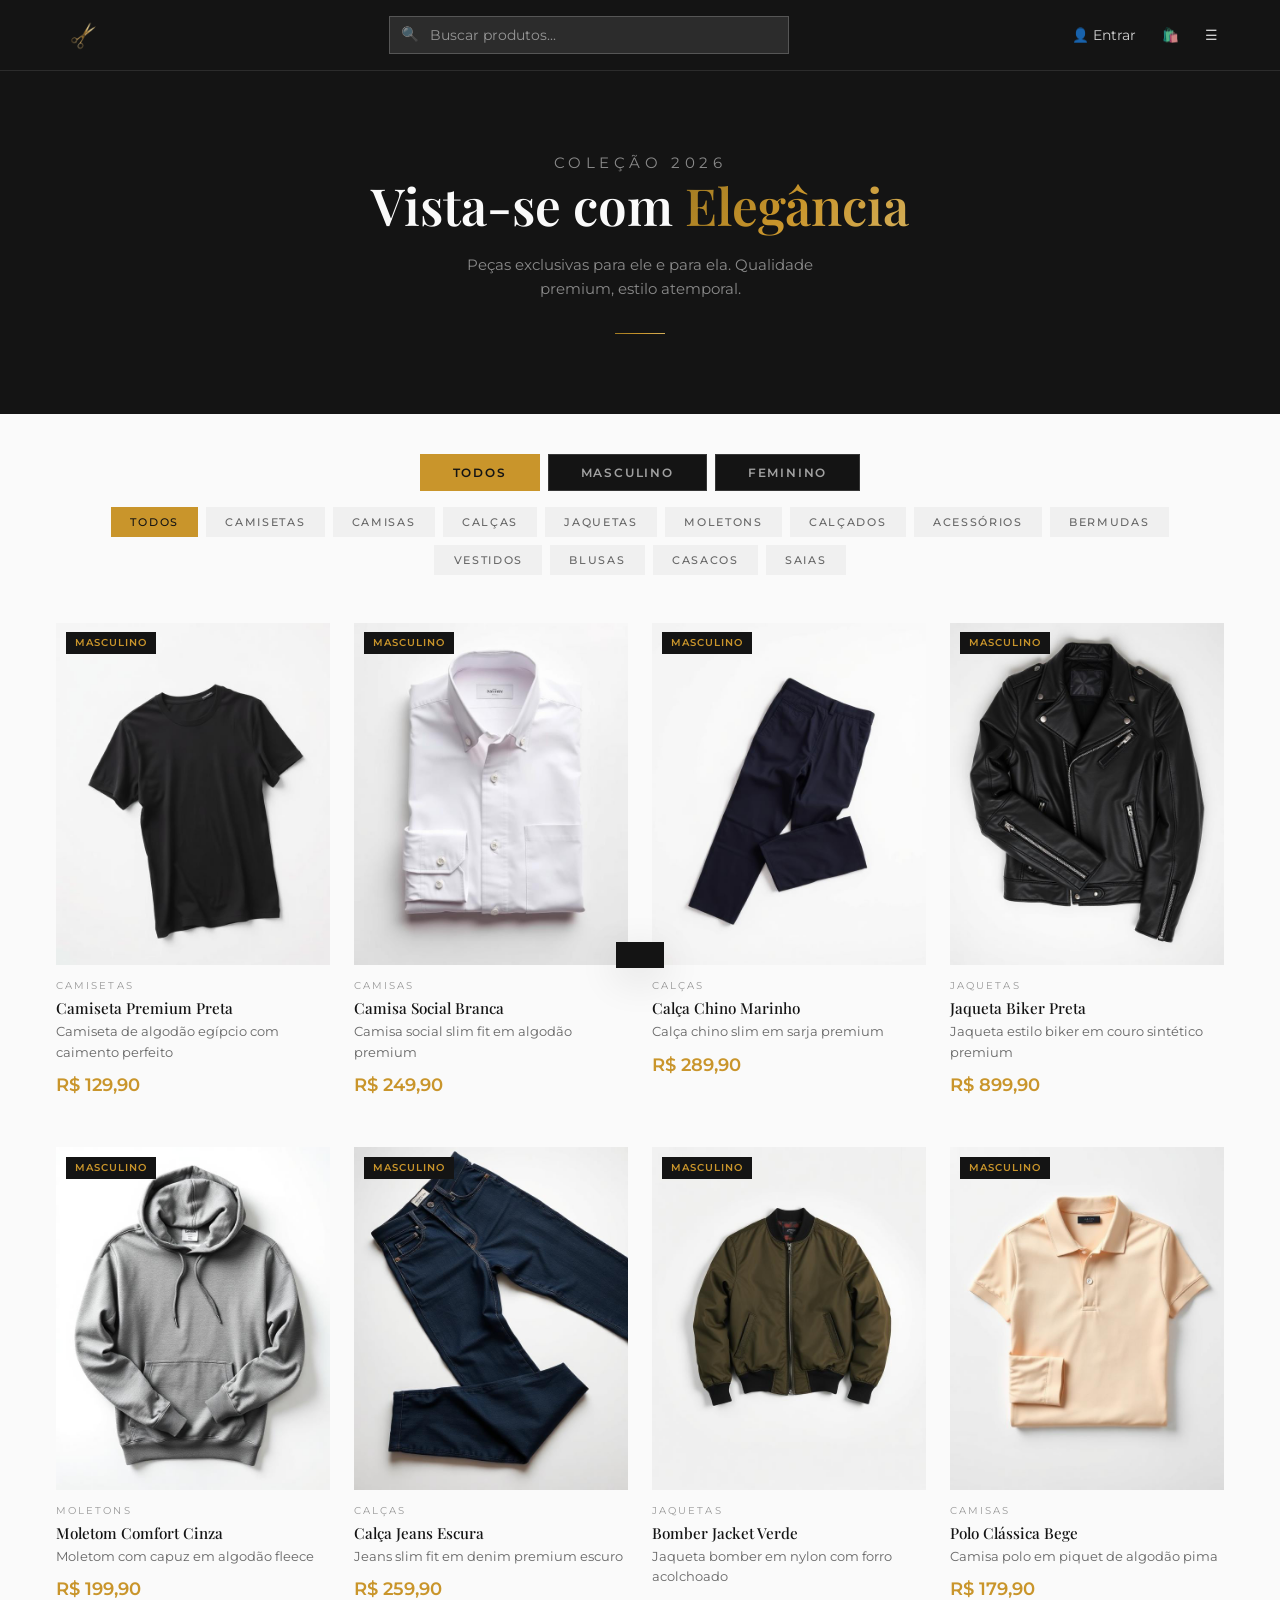
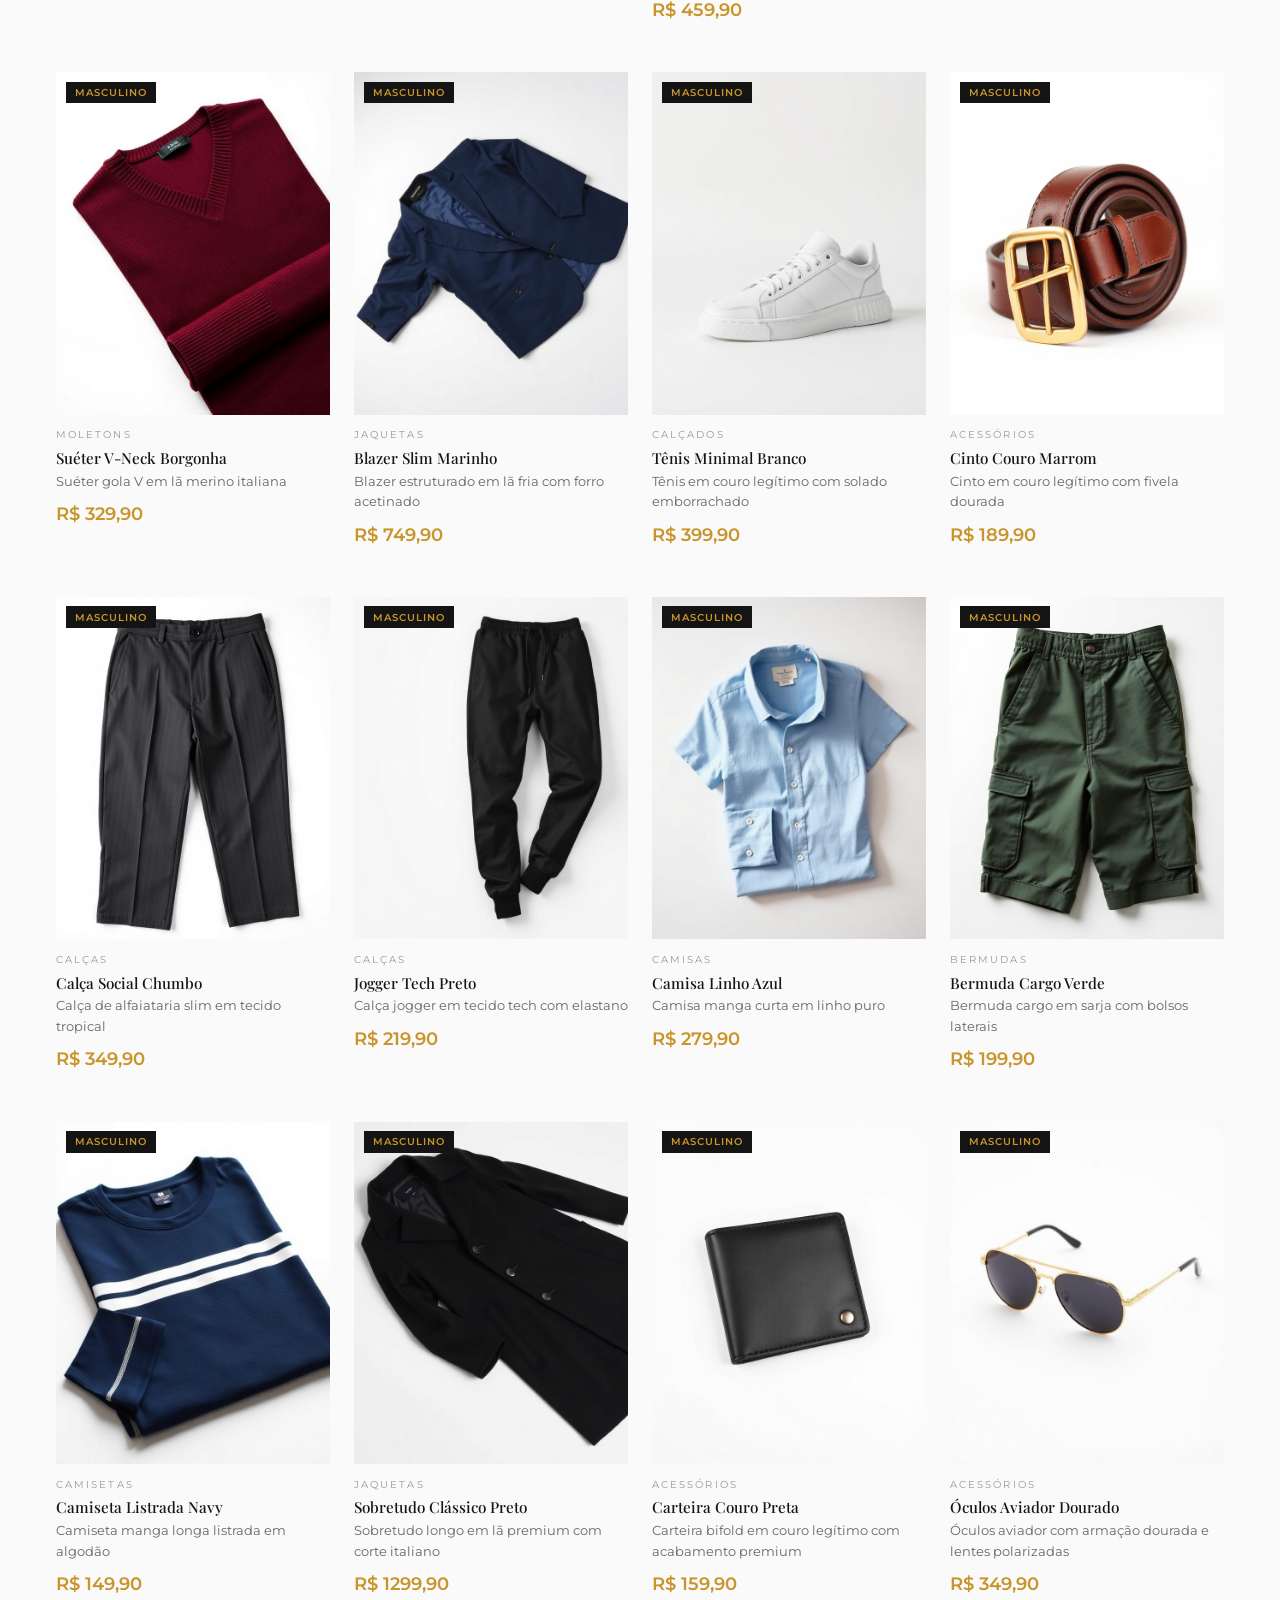
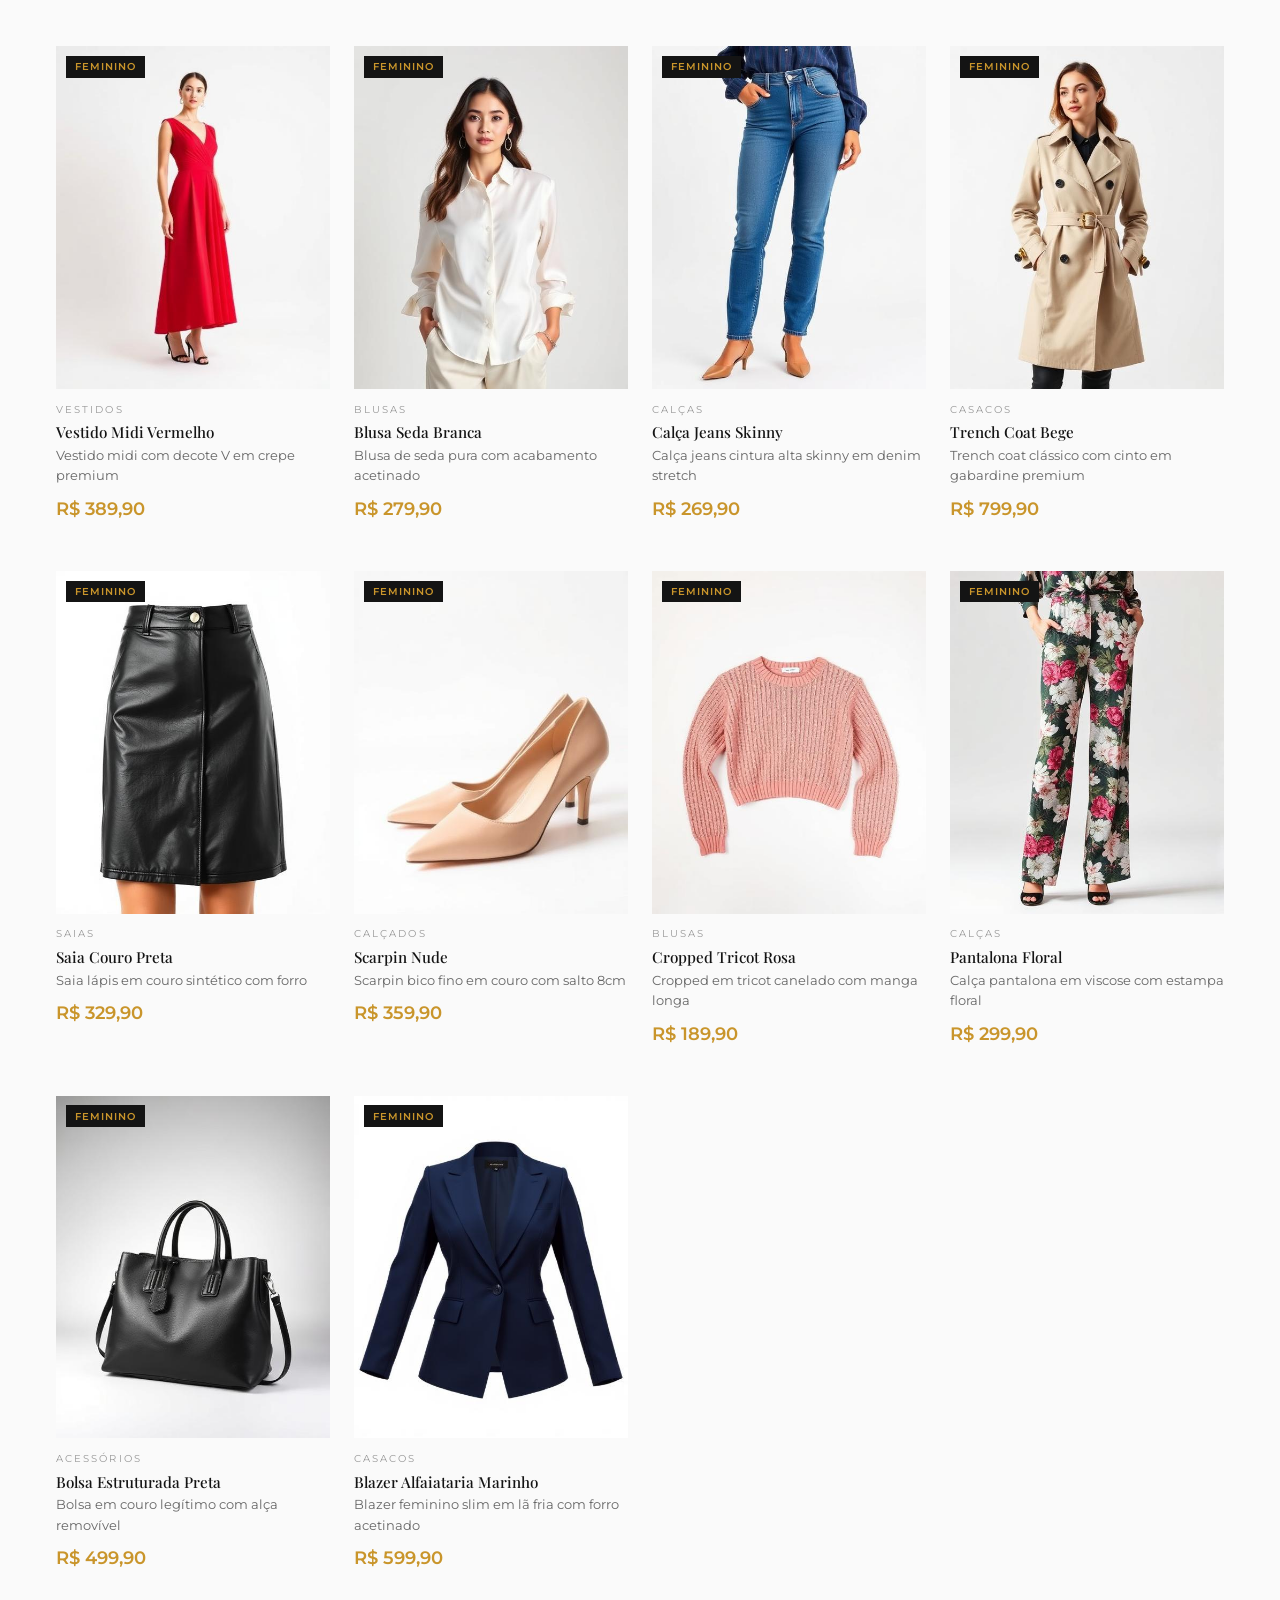
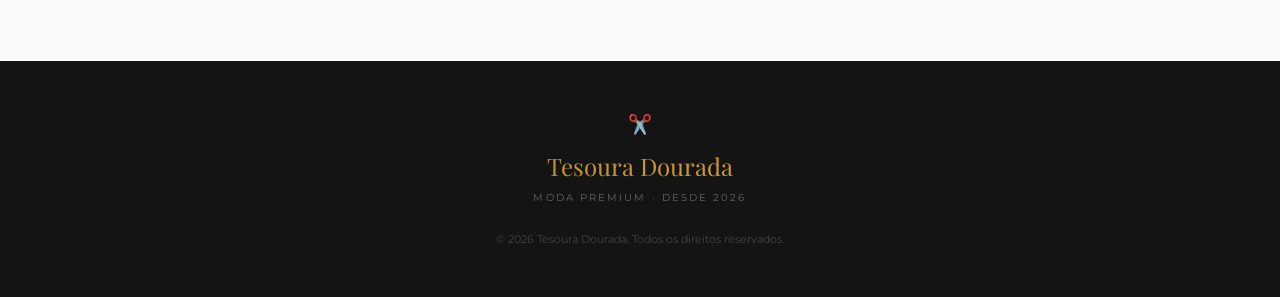
==== index.html @ 06780a2a "Add files via upload" ====
<!DOCTYPE html>
<html lang="pt-BR">
<head>
  <meta charset="UTF-8">
  <meta name="viewport" content="width=device-width, initial-scale=1.0">
  <title>Tesoura Dourada — Moda Premium</title>
  <meta name="description" content="Tesoura Dourada: roupas masculinas e femininas premium com estilo e elegância.">
  <link rel="icon" type="image/png" href="images/logo.png">
  <link rel="stylesheet" href="style.css">
</head>
<body>

  <!-- ======== HEADER ======== -->
  <header class="header">
    <div class="header-inner">
      <a href="#" class="header-logo">
        <img src="images/logo.png" alt="Tesoura Dourada">
      </a>

      <div class="header-search">
        <span class="search-icon">🔍</span>
        <input type="text" id="searchDesktop" placeholder="Buscar produtos..." oninput="handleSearch(this.value)">
      </div>

      <div class="header-actions">
        <div id="userArea">
          <button onclick="openLogin()" class="desktop-only">👤 Entrar</button>
        </div>
        <button class="cart-btn" onclick="openCart()">
          🛍️
          <span class="cart-badge" id="cartBadge" style="display:none;">0</span>
        </button>
        <button class="mobile-menu-btn" onclick="toggleMobileSearch()">☰</button>
      </div>
    </div>

    <div class="mobile-search" id="mobileSearch">
      <input type="text" id="searchMobile" placeholder="Buscar produtos..." oninput="handleSearch(this.value)">
    </div>
  </header>

  <!-- ======== HERO ======== -->
  <section class="hero">
    <p class="hero-tag">Coleção 2026</p>
    <h1>Vista-se com <span class="gold-text">Elegância</span></h1>
    <p>Peças exclusivas para ele e para ela. Qualidade premium, estilo atemporal.</p>
    <div class="hero-divider"></div>
  </section>

  <!-- ======== GENDER FILTER ======== -->
  <div class="gender-filter" id="genderFilter"></div>

  <!-- ======== CATEGORIES ======== -->
  <div class="categories" id="categories"></div>

  <!-- ======== PRODUCTS ======== -->
  <section class="products-section">
    <div class="products-grid" id="productsGrid"></div>
  </section>

  <!-- ======== FOOTER ======== -->
  <footer class="footer">
    <div class="footer-icon">✂️</div>
    <p class="footer-logo gold-text" style="font-family:var(--font-display);background:linear-gradient(135deg,var(--gold-dark),var(--gold),var(--gold-light));-webkit-background-clip:text;-webkit-text-fill-color:transparent;background-clip:text;">Tesoura Dourada</p>
    <p class="footer-tagline">Moda premium · Desde 2026</p>
    <p class="footer-copy">© 2026 Tesoura Dourada. Todos os direitos reservados.</p>
  </footer>

  <!-- ======== CART DRAWER ======== -->
  <div class="cart-overlay" id="cartOverlay" onclick="closeCart()"></div>
  <div class="cart-drawer" id="cartDrawer">
    <div class="cart-header">
      <h2>Seu Carrinho</h2>
      <button class="cart-close" onclick="closeCart()">✕</button>
    </div>
    <div class="cart-items" id="cartItems"></div>
    <div class="cart-footer" id="cartFooter" style="display:none;">
      <div class="cart-total">
        <span class="cart-total-label">Total</span>
        <span class="cart-total-value" id="cartTotal">R$ 0,00</span>
      </div>
      <button class="checkout-btn" onclick="checkout()">
        💬 Finalizar via WhatsApp
      </button>
    </div>
  </div>

  <!-- ======== PRODUCT DETAIL MODAL ======== -->
  <div class="modal-overlay" id="productDetailModal">
    <div class="modal modal-detail">
      <button class="modal-close detail-close" onclick="closeProductDetail()">✕</button>
      <div id="productDetailContent" class="detail-content"></div>
    </div>
  </div>

  <!-- ======== LOGIN MODAL ======== -->
  <div class="modal-overlay" id="loginModal">
    <div class="modal">
      <div class="modal-header">
        <h2 id="modalTitle">Entrar</h2>
        <button class="modal-close" onclick="closeLogin()">✕</button>
      </div>
      <div class="modal-body">
        <div class="form-group" id="nameGroup" style="display:none;">
          <label>Nome</label>
          <input type="text" id="inputName" placeholder="Seu nome">
        </div>
        <div class="form-group">
          <label>E-mail</label>
          <input type="email" id="inputEmail" placeholder="seu@email.com">
        </div>
        <div class="form-group">
          <label>Senha</label>
          <input type="password" id="inputPassword" placeholder="••••••••">
        </div>
        <p class="form-error" id="formError"></p>
        <button class="form-submit" onclick="submitAuth()" id="authSubmitBtn">Entrar</button>
        <p class="form-switch">
          <span id="switchText">Não tem conta?</span>
          <button onclick="toggleAuthMode()" id="switchBtn">Cadastrar</button>
        </p>
      </div>
    </div>
  </div>

  <!-- ======== TOAST ======== -->
  <div class="toast" id="toast"></div>

  <script src="script.js"></script>
</body>
</html>
---- style.css ----
/* =============================================
   TESOURA DOURADA - Style Sheet
   Moda Premium
   ============================================= */

@import url('https://fonts.googleapis.com/css2?family=Playfair+Display:wght@400;500;600;700&family=Montserrat:wght@300;400;500;600;700&display=swap');

*, *::before, *::after {
  margin: 0;
  padding: 0;
  box-sizing: border-box;
}

:root {
  --black: #141414;
  --white: #fafafa;
  --gold: #c9952b;
  --gold-light: #d4af5a;
  --gold-dark: #a07a22;
  --gray-100: #f0f0f0;
  --gray-200: #e0e0e0;
  --gray-400: #999;
  --gray-600: #666;
  --red: #d9534f;
  --font-display: 'Playfair Display', serif;
  --font-body: 'Montserrat', sans-serif;
  --shadow: 0 4px 20px rgba(0,0,0,0.08);
  --shadow-lg: 0 10px 40px rgba(0,0,0,0.12);
}

html { scroll-behavior: smooth; }

body {
  font-family: var(--font-body);
  background: var(--white);
  color: var(--black);
  line-height: 1.6;
  -webkit-font-smoothing: antialiased;
}

a { text-decoration: none; color: inherit; }
button { cursor: pointer; border: none; background: none; font-family: var(--font-body); }
img { max-width: 100%; display: block; }
ul { list-style: none; }

/* === Header === */
.header {
  position: sticky;
  top: 0;
  z-index: 100;
  background: var(--black);
  border-bottom: 1px solid rgba(255,255,255,0.1);
}

.header-inner {
  max-width: 1200px;
  margin: 0 auto;
  padding: 0 1rem;
  display: flex;
  align-items: center;
  justify-content: space-between;
  height: 70px;
}

.header-logo img {
  height: 55px;
  width: auto;
}

.header-search {
  flex: 1;
  max-width: 400px;
  margin: 0 2rem;
  position: relative;
}

.header-search input {
  width: 100%;
  padding: 0.6rem 1rem 0.6rem 2.5rem;
  background: rgba(255,255,255,0.1);
  border: 1px solid rgba(255,255,255,0.2);
  color: var(--white);
  font-size: 0.85rem;
  font-family: var(--font-body);
  outline: none;
  transition: border-color 0.3s;
}

.header-search input::placeholder { color: rgba(255,255,255,0.5); }
.header-search input:focus { border-color: var(--gold); }

.header-search .search-icon {
  position: absolute;
  left: 0.8rem;
  top: 50%;
  transform: translateY(-50%);
  color: rgba(255,255,255,0.5);
  font-size: 0.9rem;
}

.header-actions {
  display: flex;
  align-items: center;
  gap: 0.8rem;
}

.header-actions button {
  color: rgba(255,255,255,0.8);
  font-size: 0.85rem;
  display: flex;
  align-items: center;
  gap: 0.4rem;
  transition: color 0.3s;
  padding: 0.4rem;
}

.header-actions button:hover { color: var(--gold); }

.cart-btn { position: relative; }

.cart-badge {
  position: absolute;
  top: -4px;
  right: -6px;
  background: var(--gold);
  color: var(--black);
  font-size: 0.65rem;
  font-weight: 700;
  width: 18px;
  height: 18px;
  border-radius: 50%;
  display: flex;
  align-items: center;
  justify-content: center;
}

.user-greeting {
  color: rgba(255,255,255,0.7);
  font-size: 0.8rem;
}

.user-greeting strong { color: var(--gold); }

.admin-link {
  color: rgba(255,255,255,0.7);
  font-size: 0.85rem;
  text-decoration: none;
  transition: color 0.3s;
}
.admin-link:hover { color: var(--gold); }

.mobile-menu-btn { display: none; }
.mobile-search { display: none; }

/* === Hero === */
.hero {
  background: var(--black);
  color: var(--white);
  text-align: center;
  padding: 5rem 1rem;
}

.hero-tag {
  color: var(--gold);
  font-family: var(--font-body);
  font-size: 0.7rem;
  letter-spacing: 0.3em;
  text-transform: uppercase;
  margin-bottom: 1rem;
}

.hero h1 {
  font-family: var(--font-display);
  font-size: 3.2rem;
  font-weight: 600;
  line-height: 1.2;
  margin-bottom: 1rem;
}

.hero h1 .gold-text {
  background: linear-gradient(135deg, var(--gold-dark), var(--gold), var(--gold-light));
  -webkit-background-clip: text;
  -webkit-text-fill-color: transparent;
  background-clip: text;
}

.hero p {
  color: rgba(255,255,255,0.5);
  font-size: 0.95rem;
  max-width: 420px;
  margin: 0 auto;
}

.hero-divider {
  width: 50px;
  height: 1px;
  background: linear-gradient(90deg, var(--gold-dark), var(--gold), var(--gold-light));
  margin: 2rem auto 0;
}

/* === Gender Filter === */
.gender-filter {
  max-width: 1200px;
  margin: 0 auto;
  padding: 2.5rem 1rem 0;
  display: flex;
  justify-content: center;
  gap: 0.5rem;
}

.gender-btn {
  padding: 0.6rem 2rem;
  font-size: 0.75rem;
  letter-spacing: 0.15em;
  text-transform: uppercase;
  font-weight: 600;
  background: var(--black);
  color: rgba(255,255,255,0.6);
  border: 1px solid rgba(255,255,255,0.15);
  transition: all 0.3s;
}

.gender-btn:hover {
  color: var(--white);
  border-color: var(--gold);
}

.gender-btn.active {
  background: var(--gold);
  color: var(--black);
  border-color: var(--gold);
}

/* === Categories Filter === */
.categories {
  max-width: 1200px;
  margin: 0 auto;
  padding: 1rem 1rem 1rem;
  display: flex;
  flex-wrap: wrap;
  gap: 0.5rem;
  justify-content: center;
}

.cat-btn {
  padding: 0.5rem 1.2rem;
  font-size: 0.7rem;
  letter-spacing: 0.15em;
  text-transform: uppercase;
  font-weight: 500;
  background: var(--gray-100);
  color: var(--gray-600);
  transition: all 0.3s;
}

.cat-btn:hover { color: var(--black); }

.cat-btn.active {
  background: var(--gold);
  color: var(--black);
}

/* === Products Grid === */
.products-section {
  max-width: 1200px;
  margin: 0 auto;
  padding: 2rem 1rem 4rem;
}

.products-grid {
  display: grid;
  grid-template-columns: repeat(4, 1fr);
  gap: 1.5rem;
}

.product-card {
  opacity: 0;
  animation: fadeInUp 0.5s ease forwards;
  cursor: pointer;
}

.product-image-wrap {
  position: relative;
  overflow: hidden;
  background: var(--gray-100);
}

.product-image-wrap img {
  width: 100%;
  aspect-ratio: 4/5;
  object-fit: cover;
  transition: transform 0.5s;
}

.product-card:hover .product-image-wrap img {
  transform: scale(1.05);
}

.product-gender-tag {
  position: absolute;
  top: 0.6rem;
  left: 0.6rem;
  background: var(--black);
  color: var(--gold);
  font-size: 0.6rem;
  letter-spacing: 0.1em;
  text-transform: uppercase;
  padding: 0.2rem 0.6rem;
  font-weight: 600;
}

.product-info {
  padding: 0.8rem 0 1.5rem;
}

.product-category {
  font-size: 0.65rem;
  color: var(--gray-400);
  letter-spacing: 0.2em;
  text-transform: uppercase;
  margin-bottom: 0.3rem;
}

.product-name {
  font-family: var(--font-display);
  font-size: 0.95rem;
  font-weight: 500;
  line-height: 1.3;
}

.product-desc {
  font-size: 0.8rem;
  color: var(--gray-600);
  margin-top: 0.2rem;
}

.product-price {
  color: var(--gold);
  font-weight: 600;
  font-size: 1.1rem;
  margin-top: 0.5rem;
}

.no-results {
  text-align: center;
  padding: 4rem 0;
  color: var(--gray-400);
  grid-column: 1 / -1;
}

/* === Product Detail Modal === */
.modal-detail {
  max-width: 800px;
  width: 100%;
  position: relative;
}

.detail-close {
  position: absolute;
  top: 1rem;
  right: 1rem;
  z-index: 10;
  font-size: 1.5rem;
  color: var(--gray-400);
  transition: color 0.3s;
}

.detail-close:hover { color: var(--black); }

.detail-content {
  display: flex;
  gap: 0;
}

.detail-image {
  flex: 1;
  min-width: 0;
}

.detail-image img {
  width: 100%;
  height: 100%;
  object-fit: cover;
  aspect-ratio: 4/5;
}

.detail-info {
  flex: 1;
  padding: 2.5rem 2rem;
  display: flex;
  flex-direction: column;
  justify-content: center;
}

.detail-gender-badge {
  display: inline-block;
  background: var(--black);
  color: var(--gold);
  font-size: 0.6rem;
  letter-spacing: 0.15em;
  text-transform: uppercase;
  padding: 0.25rem 0.8rem;
  font-weight: 600;
  margin-bottom: 0.8rem;
  width: fit-content;
}

.detail-category {
  font-size: 0.7rem;
  color: var(--gray-400);
  letter-spacing: 0.2em;
  text-transform: uppercase;
  margin-bottom: 0.5rem;
}

.detail-name {
  font-family: var(--font-display);
  font-size: 1.5rem;
  font-weight: 600;
  line-height: 1.3;
  margin-bottom: 0.5rem;
}

.detail-desc {
  font-size: 0.85rem;
  color: var(--gray-600);
  line-height: 1.6;
  margin-bottom: 1rem;
}

.detail-price {
  color: var(--gold);
  font-weight: 700;
  font-size: 1.5rem;
  margin-bottom: 1.5rem;
}

.detail-sizes {
  margin-bottom: 1rem;
}

.detail-sizes-label {
  font-size: 0.8rem;
  font-weight: 600;
  color: var(--black);
  margin-bottom: 0.6rem;
}

.size-options {
  display: flex;
  flex-wrap: wrap;
  gap: 0.4rem;
}

.size-btn {
  min-width: 44px;
  height: 40px;
  border: 1px solid var(--gray-200);
  font-size: 0.8rem;
  font-weight: 500;
  color: var(--gray-600);
  background: var(--white);
  transition: all 0.2s;
  display: flex;
  align-items: center;
  justify-content: center;
  padding: 0 0.6rem;
}

.size-btn:hover {
  border-color: var(--black);
  color: var(--black);
}

.size-btn.active {
  background: var(--black);
  color: var(--white);
  border-color: var(--black);
}

.shoe-sizes .size-btn {
  min-width: 40px;
}

.size-error {
  color: var(--red);
  font-size: 0.8rem;
  margin-bottom: 0.8rem;
}

.detail-add-btn {
  width: 100%;
  padding: 1rem;
  background: var(--gold);
  color: var(--black);
  font-weight: 700;
  font-size: 0.9rem;
  letter-spacing: 0.05em;
  display: flex;
  align-items: center;
  justify-content: center;
  gap: 0.5rem;
  transition: background 0.3s;
  margin-top: 0.5rem;
}

.detail-add-btn:hover { background: var(--gold-dark); }

/* === Footer === */
.footer {
  background: var(--black);
  color: var(--white);
  text-align: center;
  padding: 3rem 1rem;
}

.footer-logo { font-size: 1.5rem; margin-bottom: 0.3rem; }
.footer-icon { color: var(--gold); font-size: 1.2rem; margin-bottom: 0.5rem; }
.footer-tagline { color: rgba(255,255,255,0.35); font-size: 0.65rem; letter-spacing: 0.2em; text-transform: uppercase; }
.footer-copy { color: rgba(255,255,255,0.2); font-size: 0.7rem; margin-top: 1.5rem; }

/* === Cart Drawer === */
.cart-overlay {
  position: fixed; inset: 0; background: rgba(0,0,0,0.5); z-index: 200; display: none;
}
.cart-overlay.open { display: block; }

.cart-drawer {
  position: fixed; top: 0; right: -100%; width: 100%; max-width: 420px; height: 100%;
  background: var(--white); z-index: 201; display: flex; flex-direction: column;
  box-shadow: var(--shadow-lg); transition: right 0.3s ease;
}
.cart-drawer.open { right: 0; }

.cart-header {
  display: flex; align-items: center; justify-content: space-between;
  padding: 1.5rem; border-bottom: 1px solid var(--gray-200);
}
.cart-header h2 { font-family: var(--font-display); font-size: 1.2rem; font-weight: 600; }

.cart-close { font-size: 1.3rem; color: var(--gray-400); transition: color 0.3s; }
.cart-close:hover { color: var(--black); }

.cart-items { flex: 1; overflow-y: auto; padding: 1.5rem; }
.cart-empty { text-align: center; padding: 3rem 0; color: var(--gray-400); }

.cart-item { display: flex; gap: 1rem; padding: 1rem 0; border-bottom: 1px solid var(--gray-200); }
.cart-item:last-child { border-bottom: none; }
.cart-item img { width: 70px; height: 85px; object-fit: cover; background: var(--gray-100); }

.cart-item-info { flex: 1; min-width: 0; }
.cart-item-name { font-family: var(--font-display); font-size: 0.85rem; font-weight: 500; white-space: nowrap; overflow: hidden; text-overflow: ellipsis; }
.cart-item-price { color: var(--gold); font-size: 0.85rem; font-weight: 600; margin-top: 0.2rem; }

.cart-item-controls { display: flex; align-items: center; gap: 0.5rem; margin-top: 0.5rem; }

.qty-btn {
  width: 28px; height: 28px; border: 1px solid var(--gray-200);
  display: flex; align-items: center; justify-content: center; font-size: 0.8rem; transition: border-color 0.3s;
}
.qty-btn:hover { border-color: var(--gold); }

.cart-item-qty { font-size: 0.85rem; width: 24px; text-align: center; }

.remove-btn { margin-left: auto; color: var(--gray-400); font-size: 0.9rem; transition: color 0.3s; }
.remove-btn:hover { color: var(--red); }

.cart-footer { padding: 1.5rem; border-top: 1px solid var(--gray-200); }
.cart-total { display: flex; justify-content: space-between; align-items: center; margin-bottom: 1rem; }
.cart-total-label { font-family: var(--font-display); font-size: 1.1rem; }
.cart-total-value { color: var(--gold); font-size: 1.2rem; font-weight: 700; }

.checkout-btn {
  width: 100%; padding: 0.9rem; background: var(--gold); color: var(--black);
  font-weight: 600; font-size: 0.85rem; letter-spacing: 0.05em;
  display: flex; align-items: center; justify-content: center; gap: 0.5rem; transition: background 0.3s;
}
.checkout-btn:hover { background: var(--gold-dark); }

/* === Login Modal === */
.modal-overlay {
  position: fixed; inset: 0; background: rgba(0,0,0,0.5); z-index: 300;
  display: none; align-items: center; justify-content: center; padding: 1rem;
}
.modal-overlay.open { display: flex; }

.modal {
  background: var(--white); width: 100%; max-width: 380px;
  box-shadow: var(--shadow-lg); animation: fadeInUp 0.3s ease;
}

.modal-header {
  display: flex; align-items: center; justify-content: space-between;
  padding: 1.5rem; border-bottom: 1px solid var(--gray-200);
}
.modal-header h2 { font-family: var(--font-display); font-size: 1.2rem; font-weight: 600; }
.modal-close { font-size: 1.3rem; color: var(--gray-400); transition: color 0.3s; }
.modal-close:hover { color: var(--black); }

.modal-body { padding: 1.5rem; }
.form-group { margin-bottom: 1rem; }
.form-group label { display: block; font-size: 0.8rem; color: var(--gray-600); margin-bottom: 0.3rem; }
.form-group input {
  width: 100%; padding: 0.6rem 0.8rem; border: 1px solid var(--gray-200);
  font-family: var(--font-body); font-size: 0.85rem; outline: none; transition: border-color 0.3s;
}
.form-group input:focus { border-color: var(--gold); }

.form-error { color: var(--red); font-size: 0.8rem; margin-bottom: 0.8rem; display: none; }
.form-error.visible { display: block; }

.form-submit {
  width: 100%; padding: 0.8rem; background: var(--black); color: var(--white);
  font-weight: 600; font-size: 0.85rem; letter-spacing: 0.05em; transition: all 0.3s; margin-bottom: 1rem;
}
.form-submit:hover { background: var(--gold); color: var(--black); }

.form-switch { text-align: center; font-size: 0.8rem; color: var(--gray-600); }
.form-switch button { color: var(--gold); font-size: 0.8rem; font-weight: 500; }
.form-switch button:hover { text-decoration: underline; }

/* === Toast === */
.toast {
  position: fixed; bottom: 2rem; left: 50%; transform: translateX(-50%) translateY(100px);
  background: var(--black); color: var(--white); padding: 0.8rem 1.5rem;
  font-size: 0.85rem; z-index: 500; box-shadow: var(--shadow-lg);
  transition: transform 0.3s ease; white-space: nowrap;
}
.toast.show { transform: translateX(-50%) translateY(0); }

/* === Animations === */
@keyframes fadeInUp {
  from { opacity: 0; transform: translateY(12px); }
  to { opacity: 1; transform: translateY(0); }
}

/* === Responsive === */
@media (max-width: 1024px) {
  .products-grid { grid-template-columns: repeat(3, 1fr); }
}

@media (max-width: 768px) {
  .header-search { display: none; }
  .mobile-menu-btn { display: block; }
  .mobile-search.open { display: block; }

  .header-inner { height: 60px; }
  .header-logo img { height: 45px; }

  .mobile-search {
    padding: 0 1rem 1rem;
    background: var(--black);
  }

  .mobile-search input {
    width: 100%; padding: 0.6rem 1rem;
    background: rgba(255,255,255,0.1); border: 1px solid rgba(255,255,255,0.2);
    color: var(--white); font-size: 0.85rem; font-family: var(--font-body); outline: none;
  }

  .mobile-search input::placeholder { color: rgba(255,255,255,0.5); }
  .mobile-search input:focus { border-color: var(--gold); }

  .desktop-only { display: none !important; }

  .hero { padding: 3rem 1rem; }
  .hero h1 { font-size: 2rem; }
  .hero p { font-size: 0.85rem; }

  .products-grid { grid-template-columns: repeat(2, 1fr); gap: 1rem; }

  .product-name { font-size: 0.85rem; }
  .product-desc { font-size: 0.75rem; }
  .product-price { font-size: 0.95rem; }

  .cart-drawer { max-width: 100%; }

  /* Detail modal responsive */
  .modal-detail { max-width: 95vw; }
  .detail-content { flex-direction: column; }
  .detail-image img { aspect-ratio: 16/10; }
  .detail-info { padding: 1.5rem; }
  .detail-name { font-size: 1.2rem; }
  .detail-price { font-size: 1.2rem; }
}

@media (max-width: 480px) {
  .products-grid { gap: 0.8rem; }
  .hero h1 { font-size: 1.7rem; }
  .gender-filter { gap: 0.3rem; }
  .gender-btn { padding: 0.5rem 1.2rem; font-size: 0.65rem; }
}
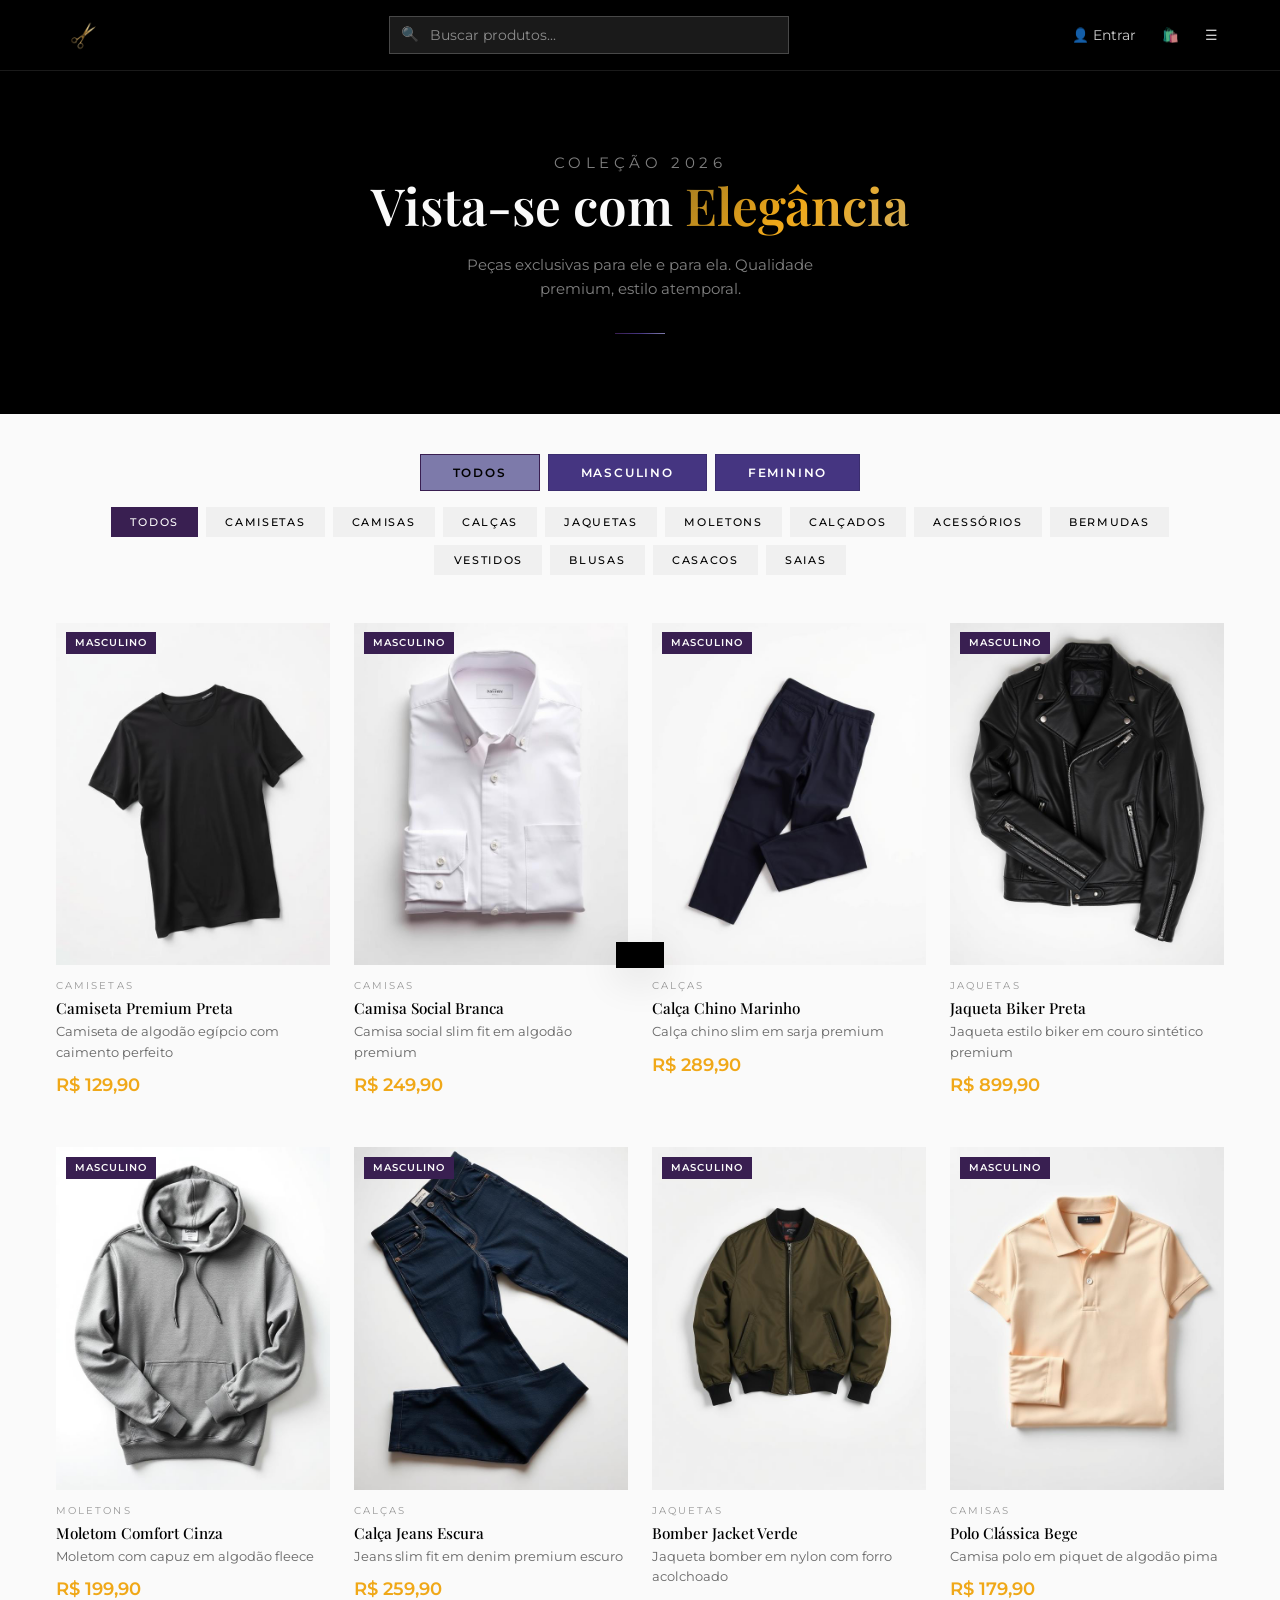
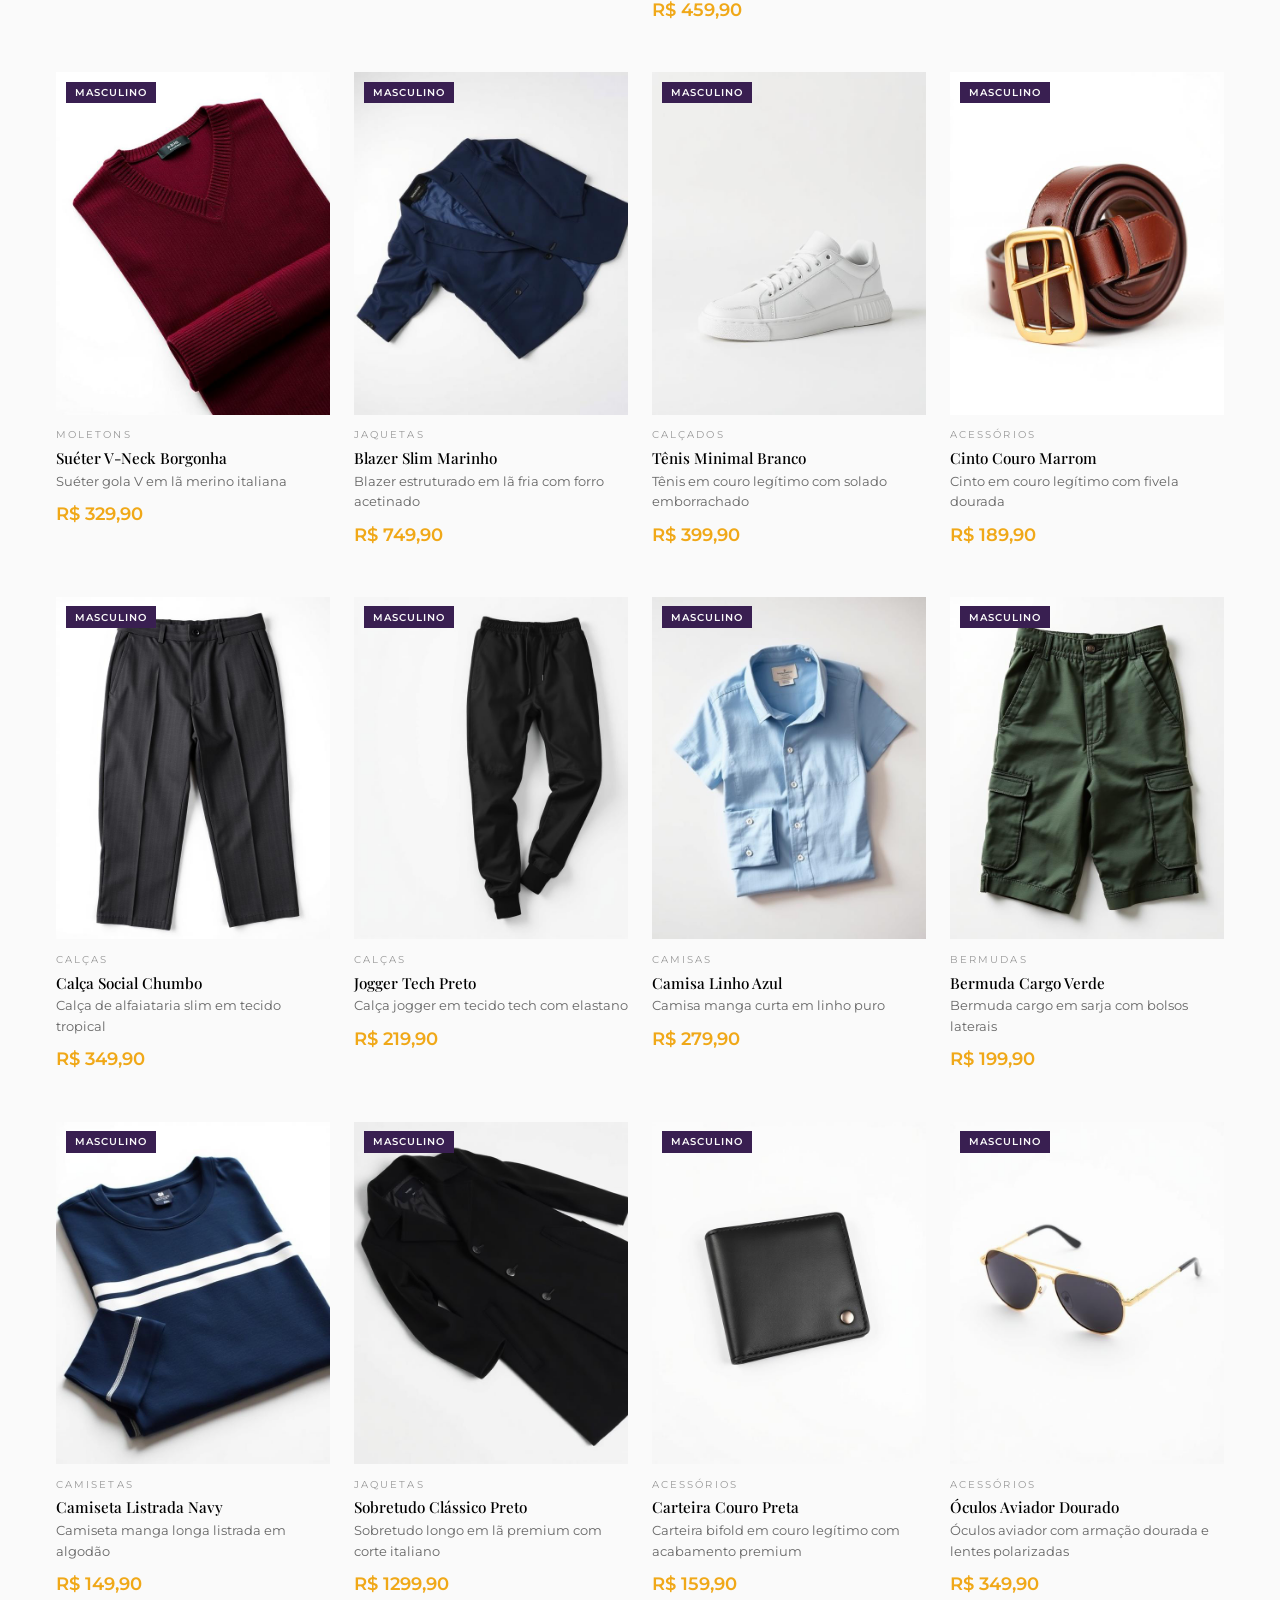
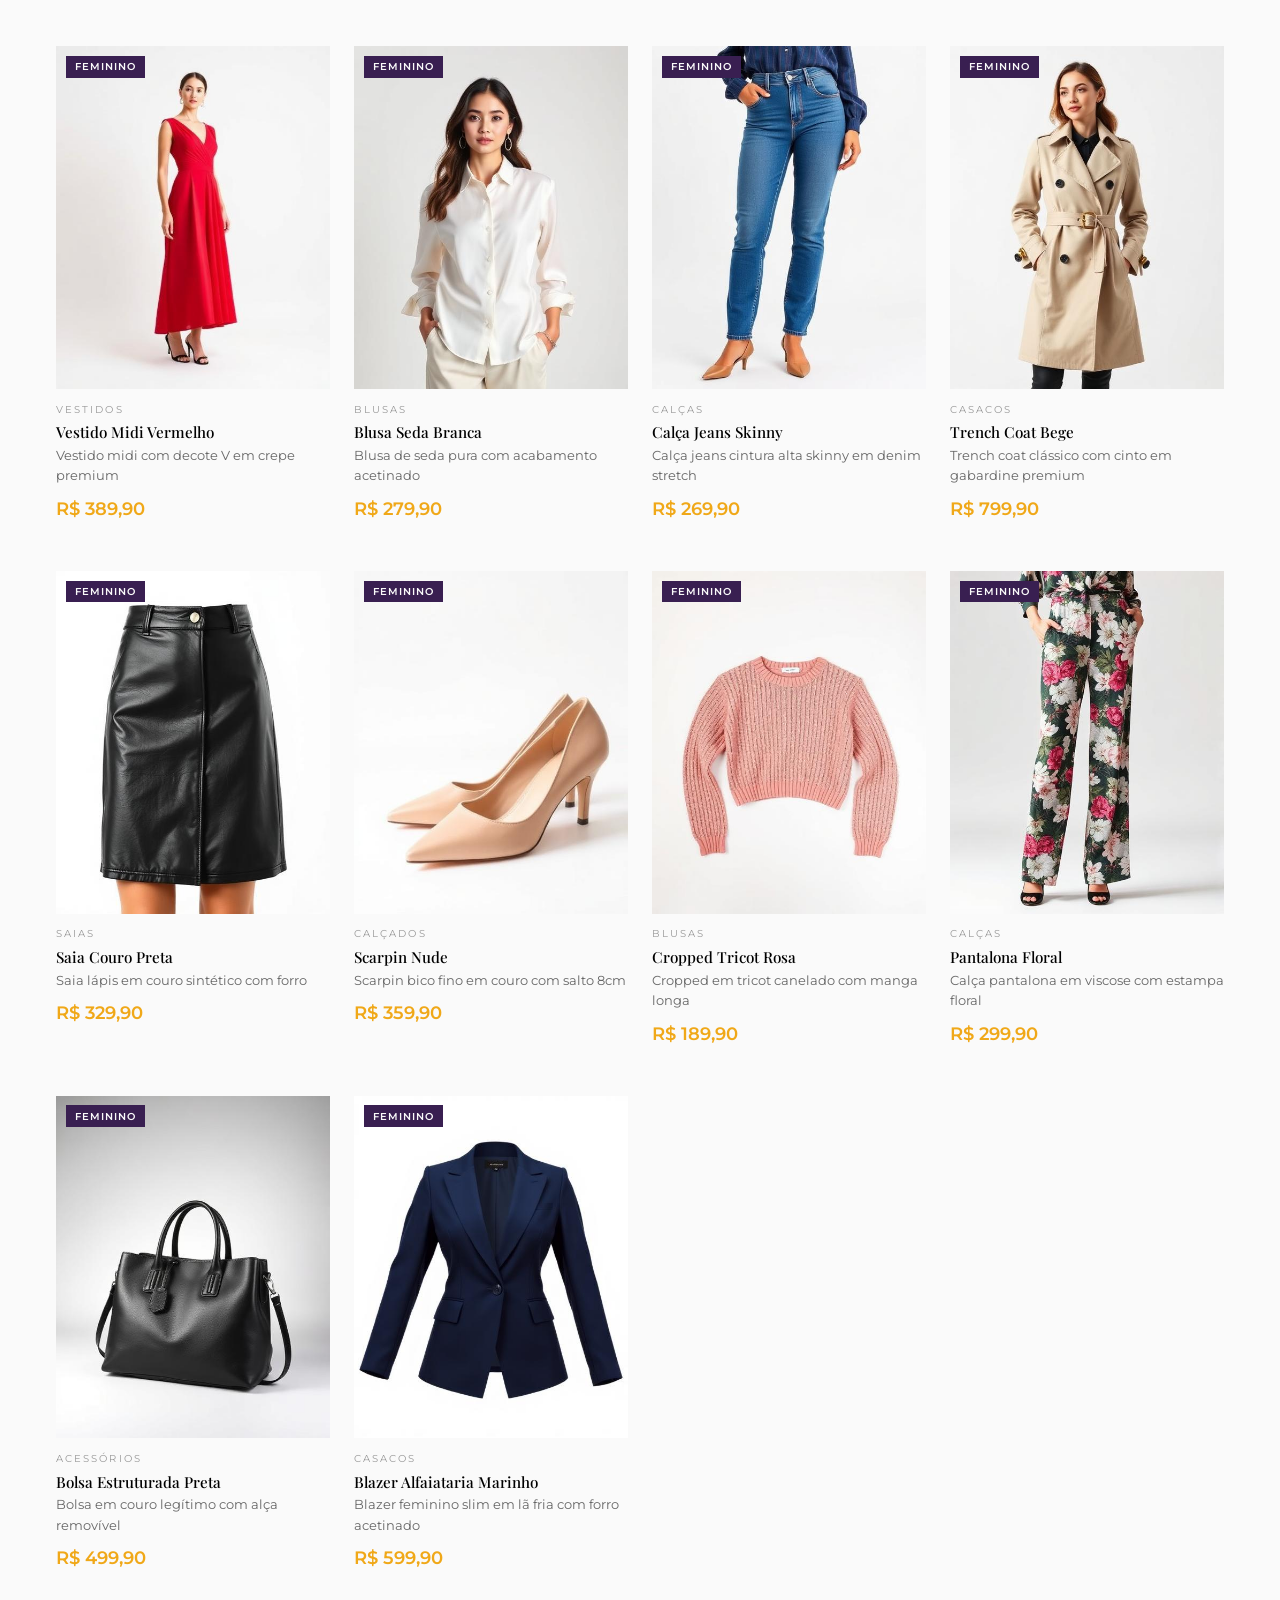
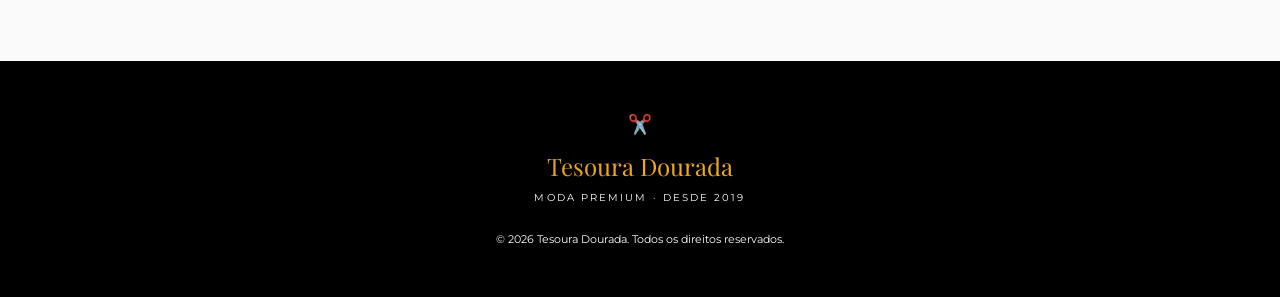
==== commit 55feb923: "Update index.html" ====
--- a/index.html
+++ b/index.html
@@ -62,7 +62,7 @@
   <footer class="footer">
     <div class="footer-icon">✂️</div>
     <p class="footer-logo gold-text" style="font-family:var(--font-display);background:linear-gradient(135deg,var(--gold-dark),var(--gold),var(--gold-light));-webkit-background-clip:text;-webkit-text-fill-color:transparent;background-clip:text;">Tesoura Dourada</p>
-    <p class="footer-tagline">Moda premium · Desde 2026</p>
+    <p class="footer-tagline">Moda premium · Desde 2019</p>
     <p class="footer-copy">© 2026 Tesoura Dourada. Todos os direitos reservados.</p>
   </footer>
 
--- a/style.css
+++ b/style.css
@@ -1,7 +1,3 @@
-/* =============================================
-   TESOURA DOURADA - Style Sheet
-   Moda Premium
-   ============================================= */
 
 @import url('https://fonts.googleapis.com/css2?family=Playfair+Display:wght@400;500;600;700&family=Montserrat:wght@300;400;500;600;700&display=swap');
 
@@ -12,9 +8,12 @@
 }
 
 :root {
-  --black: #141414;
+  --black: #000000;
   --white: #fafafa;
-  --gold: #c9952b;
+  --gold: #F0A818;
+  --purple: #453581;
+  --purple-dark: #391F51;
+  --purple-light: #7d7aaa;
   --gold-light: #d4af5a;
   --gold-dark: #a07a22;
   --gray-100: #f0f0f0;
@@ -105,7 +104,7 @@
 }
 
 .header-actions button {
-  color: rgba(255,255,255,0.8);
+  color: rgba(255, 255, 255, 0.8);
   font-size: 0.85rem;
   display: flex;
   align-items: center;
@@ -194,7 +193,7 @@
 .hero-divider {
   width: 50px;
   height: 1px;
-  background: linear-gradient(90deg, var(--gold-dark), var(--gold), var(--gold-light));
+  background: linear-gradient(90deg, var(--purple-dark), var(--purple), var(--purple-light));
   margin: 2rem auto 0;
 }
 
@@ -214,21 +213,21 @@
   letter-spacing: 0.15em;
   text-transform: uppercase;
   font-weight: 600;
-  background: var(--black);
-  color: rgba(255,255,255,0.6);
-  border: 1px solid rgba(255,255,255,0.15);
+  background: var(--purple);
+  color: rgb(255, 255, 255);
+  border: 1px solid rgba(0, 0, 0, 0.15);
   transition: all 0.3s;
 }
 
 .gender-btn:hover {
   color: var(--white);
-  border-color: var(--gold);
+  border-color: var(--purple-dark);
 }
 
 .gender-btn.active {
-  background: var(--gold);
+  background: var(--purple-light);
   color: var(--black);
-  border-color: var(--gold);
+  border-color: var(--purple-dark);
 }
 
 /* === Categories Filter === */
@@ -249,15 +248,15 @@
   text-transform: uppercase;
   font-weight: 500;
   background: var(--gray-100);
-  color: var(--gray-600);
+  color: var(--black);
   transition: all 0.3s;
 }
 
 .cat-btn:hover { color: var(--black); }
 
 .cat-btn.active {
-  background: var(--gold);
-  color: var(--black);
+  background: var(--purple-dark);
+  color: var(--white);
 }
 
 /* === Products Grid === */
@@ -300,8 +299,8 @@
   position: absolute;
   top: 0.6rem;
   left: 0.6rem;
-  background: var(--black);
-  color: var(--gold);
+  background: var(--purple-dark);
+  color: var(--white);
   font-size: 0.6rem;
   letter-spacing: 0.1em;
   text-transform: uppercase;
@@ -394,8 +393,8 @@
 
 .detail-gender-badge {
   display: inline-block;
-  background: var(--black);
-  color: var(--gold);
+  background: var(--purple-dark);
+  color: var(--white);
   font-size: 0.6rem;
   letter-spacing: 0.15em;
   text-transform: uppercase;
@@ -429,7 +428,7 @@
 }
 
 .detail-price {
-  color: var(--gold);
+  color: var(--purple-light);
   font-weight: 700;
   font-size: 1.5rem;
   margin-bottom: 1.5rem;
@@ -458,7 +457,7 @@
   border: 1px solid var(--gray-200);
   font-size: 0.8rem;
   font-weight: 500;
-  color: var(--gray-600);
+  color: var(--purple);
   background: var(--white);
   transition: all 0.2s;
   display: flex;
@@ -491,8 +490,8 @@
 .detail-add-btn {
   width: 100%;
   padding: 1rem;
-  background: var(--gold);
-  color: var(--black);
+  background: var(--purple-dark);
+  color: var(--white);
   font-weight: 700;
   font-size: 0.9rem;
   letter-spacing: 0.05em;
@@ -516,8 +515,8 @@
 
 .footer-logo { font-size: 1.5rem; margin-bottom: 0.3rem; }
 .footer-icon { color: var(--gold); font-size: 1.2rem; margin-bottom: 0.5rem; }
-.footer-tagline { color: rgba(255,255,255,0.35); font-size: 0.65rem; letter-spacing: 0.2em; text-transform: uppercase; }
-.footer-copy { color: rgba(255,255,255,0.2); font-size: 0.7rem; margin-top: 1.5rem; }
+.footer-tagline { color: rgb(255, 255, 255); font-size: 0.65rem; letter-spacing: 0.2em; text-transform: uppercase; }
+.footer-copy { color: rgb(255, 255, 255); font-size: 0.7rem; margin-top: 1.5rem; }
 
 /* === Cart Drawer === */
 .cart-overlay {
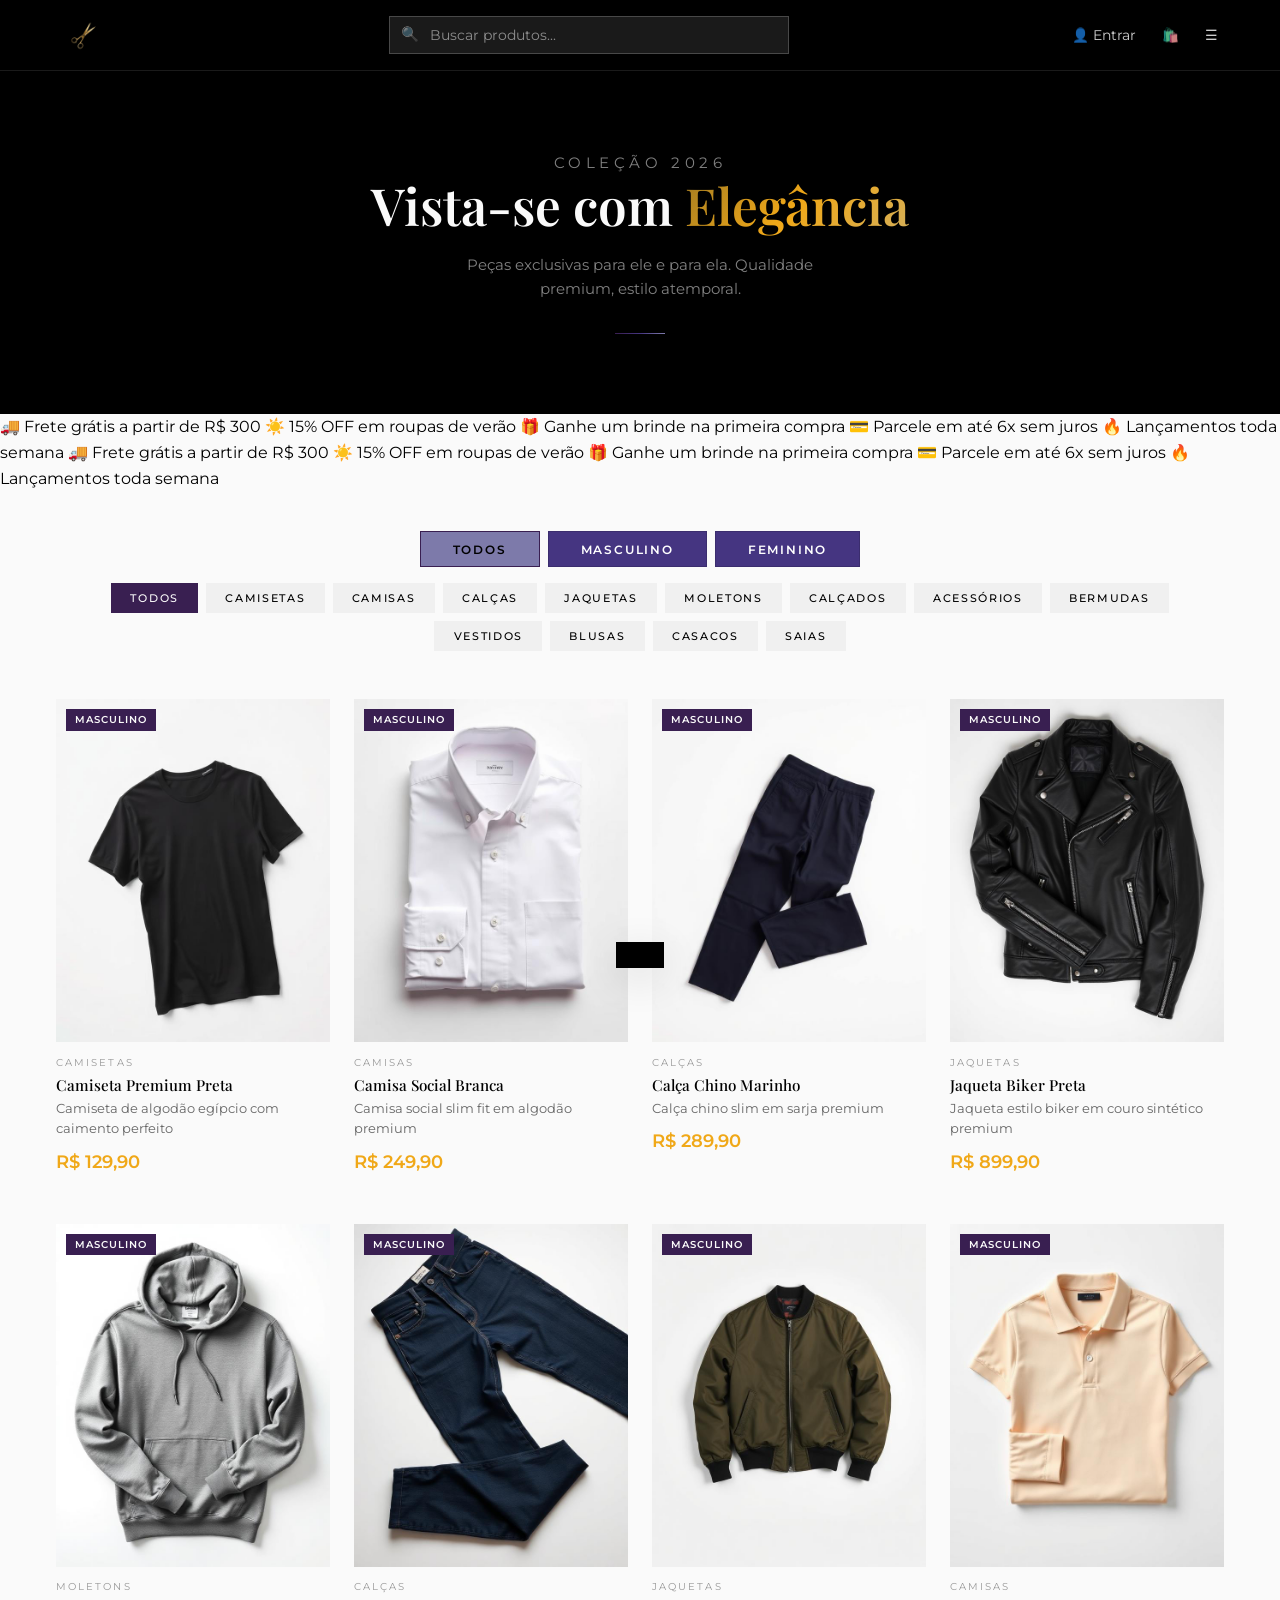
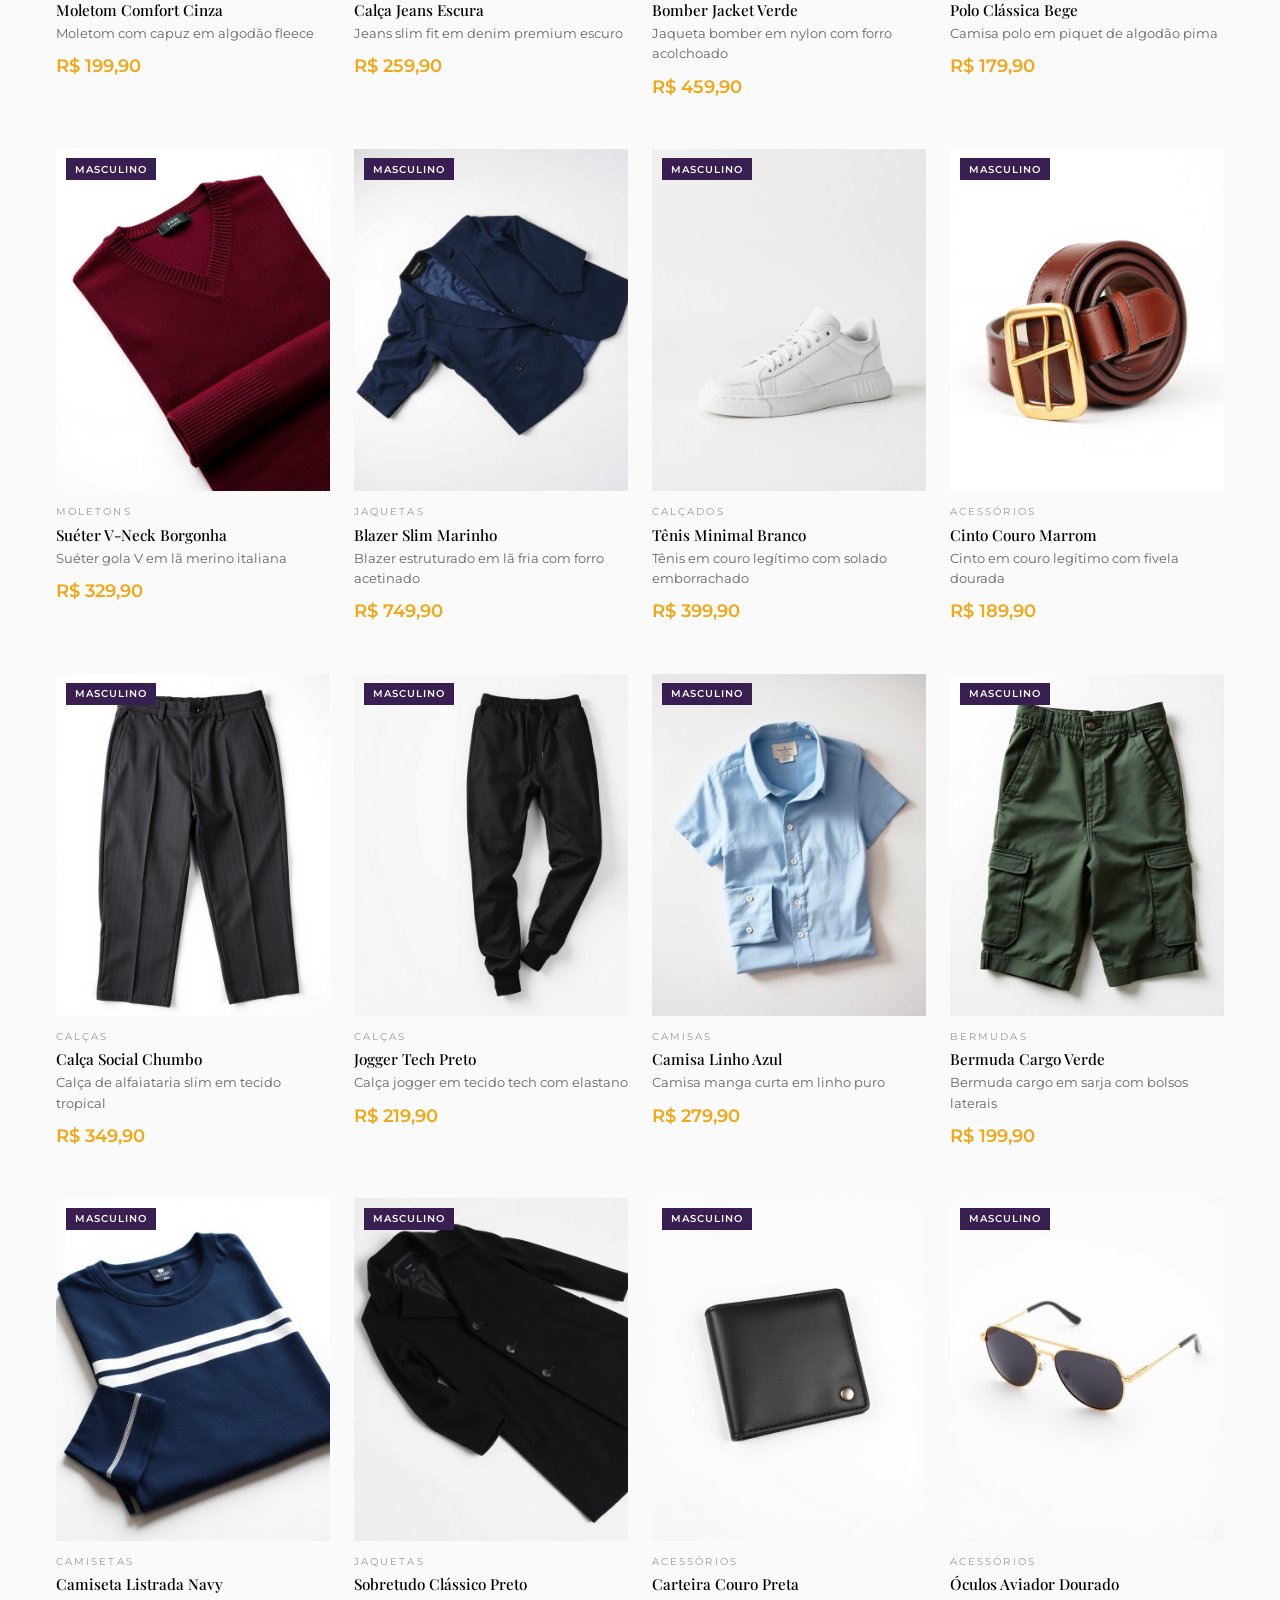
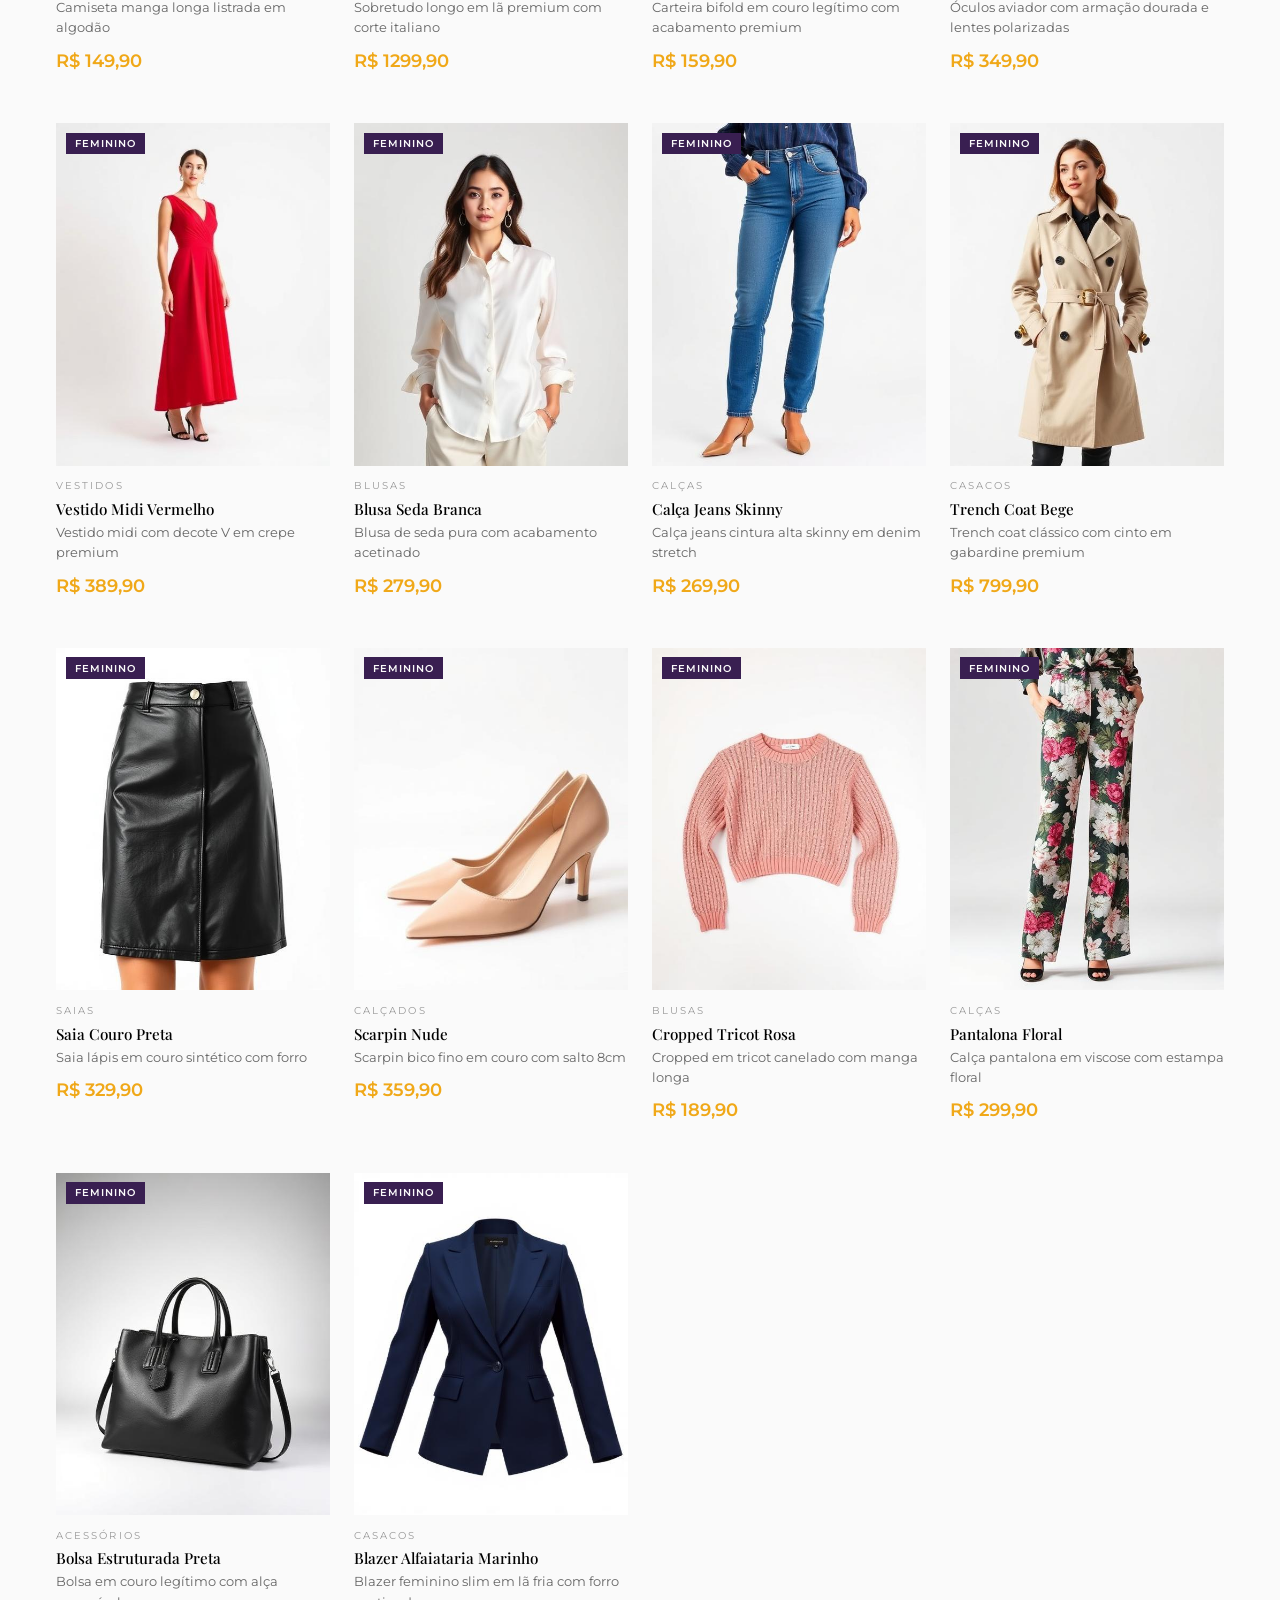
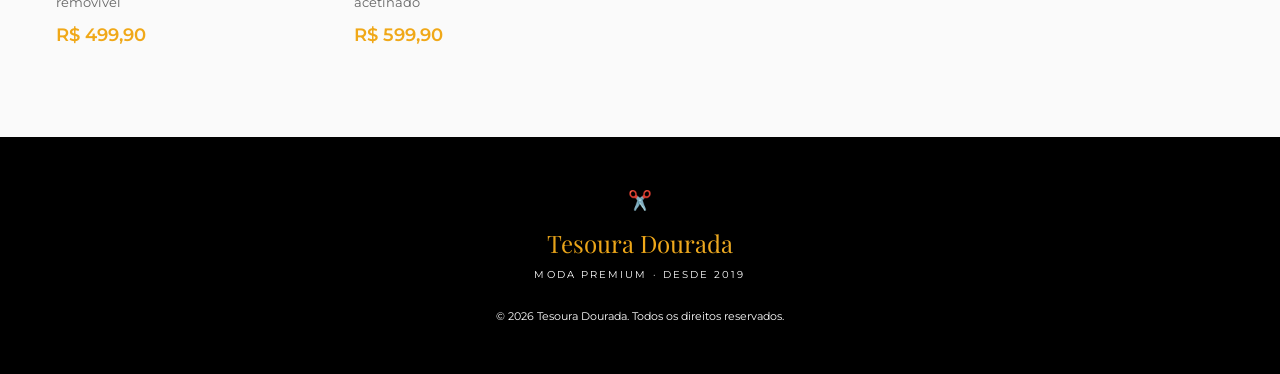
==== commit 6cc630ba: "Update index.html" ====
--- a/index.html
+++ b/index.html
@@ -47,6 +47,22 @@
     <div class="hero-divider"></div>
   </section>
 
+  <!-- ======== PROMO BAR ======== -->
+  <div class="promo-bar">
+    <div class="promo-track">
+      <span class="promo-item">🚚 Frete grátis a partir de R$ 300</span>
+      <span class="promo-item">☀️ 15% OFF em roupas de verão</span>
+      <span class="promo-item">🎁 Ganhe um brinde na primeira compra</span>
+      <span class="promo-item">💳 Parcele em até 6x sem juros</span>
+      <span class="promo-item">🔥 Lançamentos toda semana</span>
+      <span class="promo-item">🚚 Frete grátis a partir de R$ 300</span>
+      <span class="promo-item">☀️ 15% OFF em roupas de verão</span>
+      <span class="promo-item">🎁 Ganhe um brinde na primeira compra</span>
+      <span class="promo-item">💳 Parcele em até 6x sem juros</span>
+      <span class="promo-item">🔥 Lançamentos toda semana</span>
+    </div>
+  </div>
+  
   <!-- ======== GENDER FILTER ======== -->
   <div class="gender-filter" id="genderFilter"></div>
 
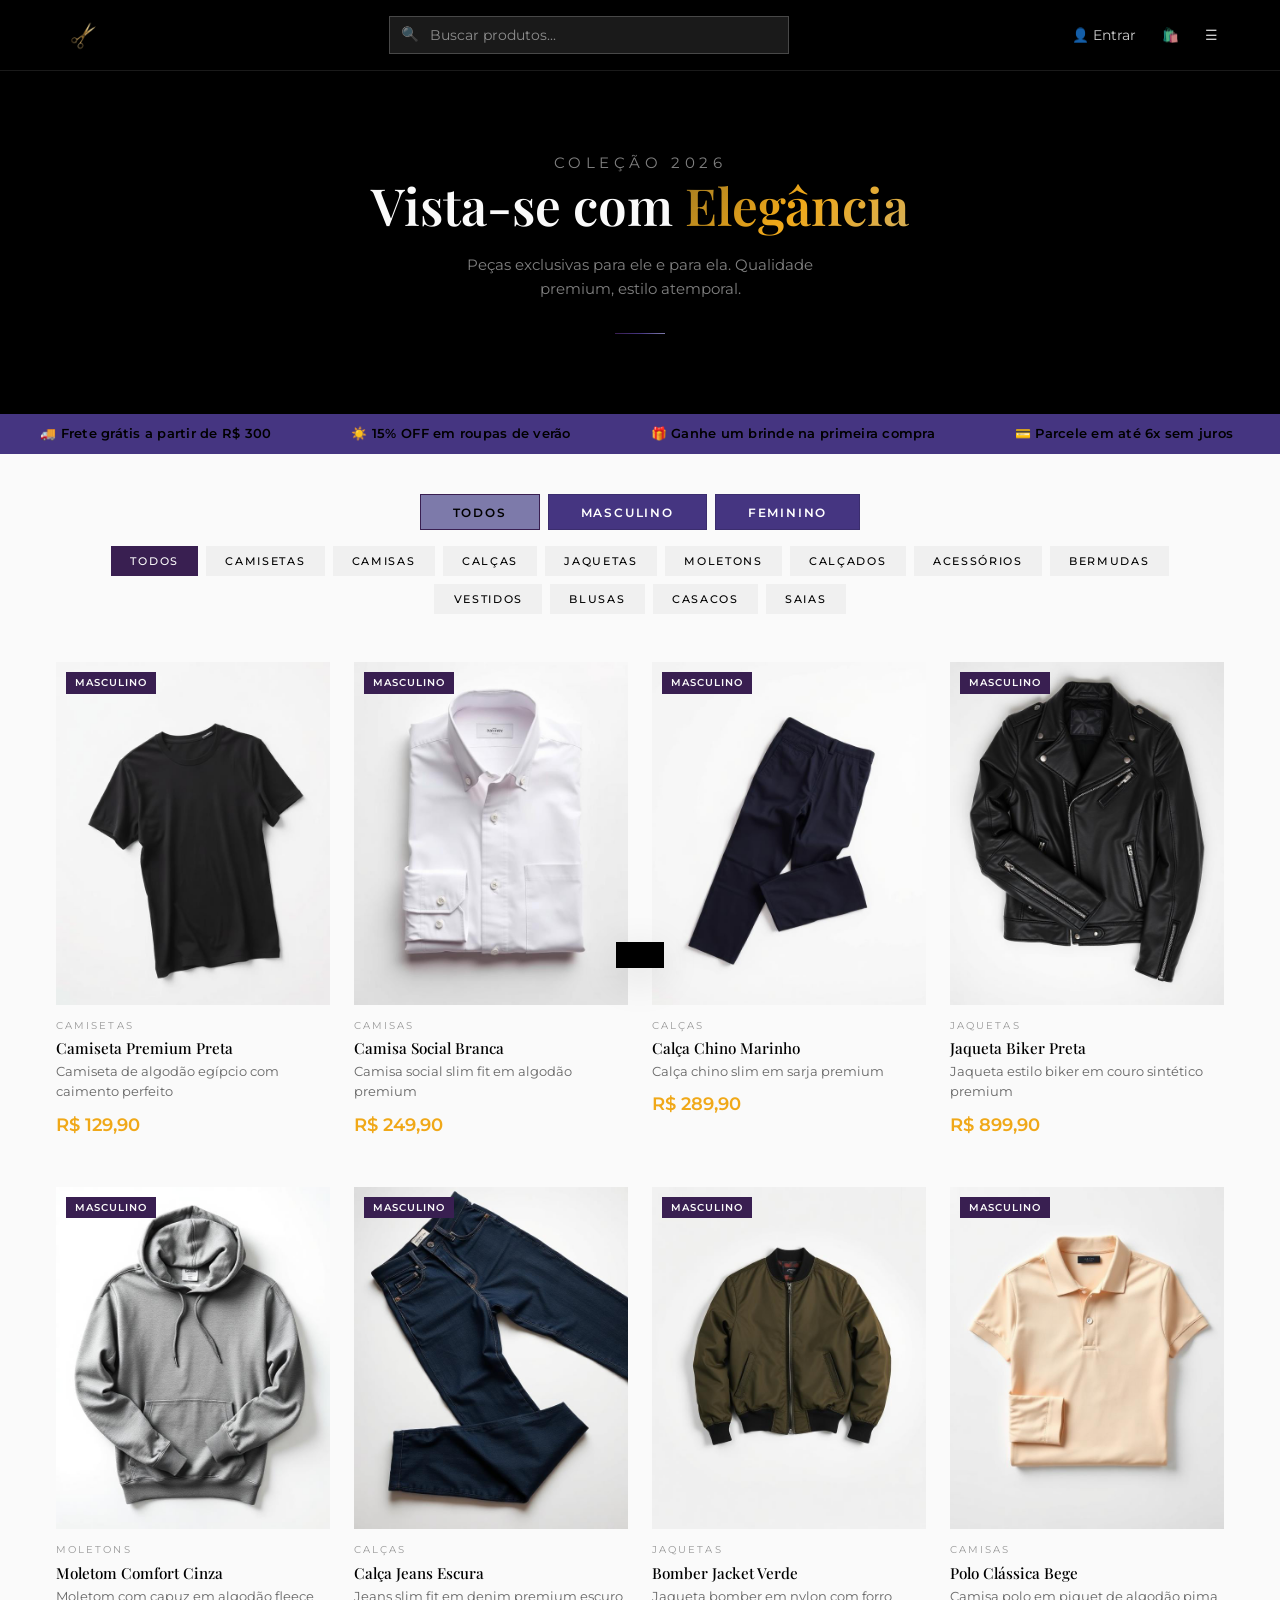
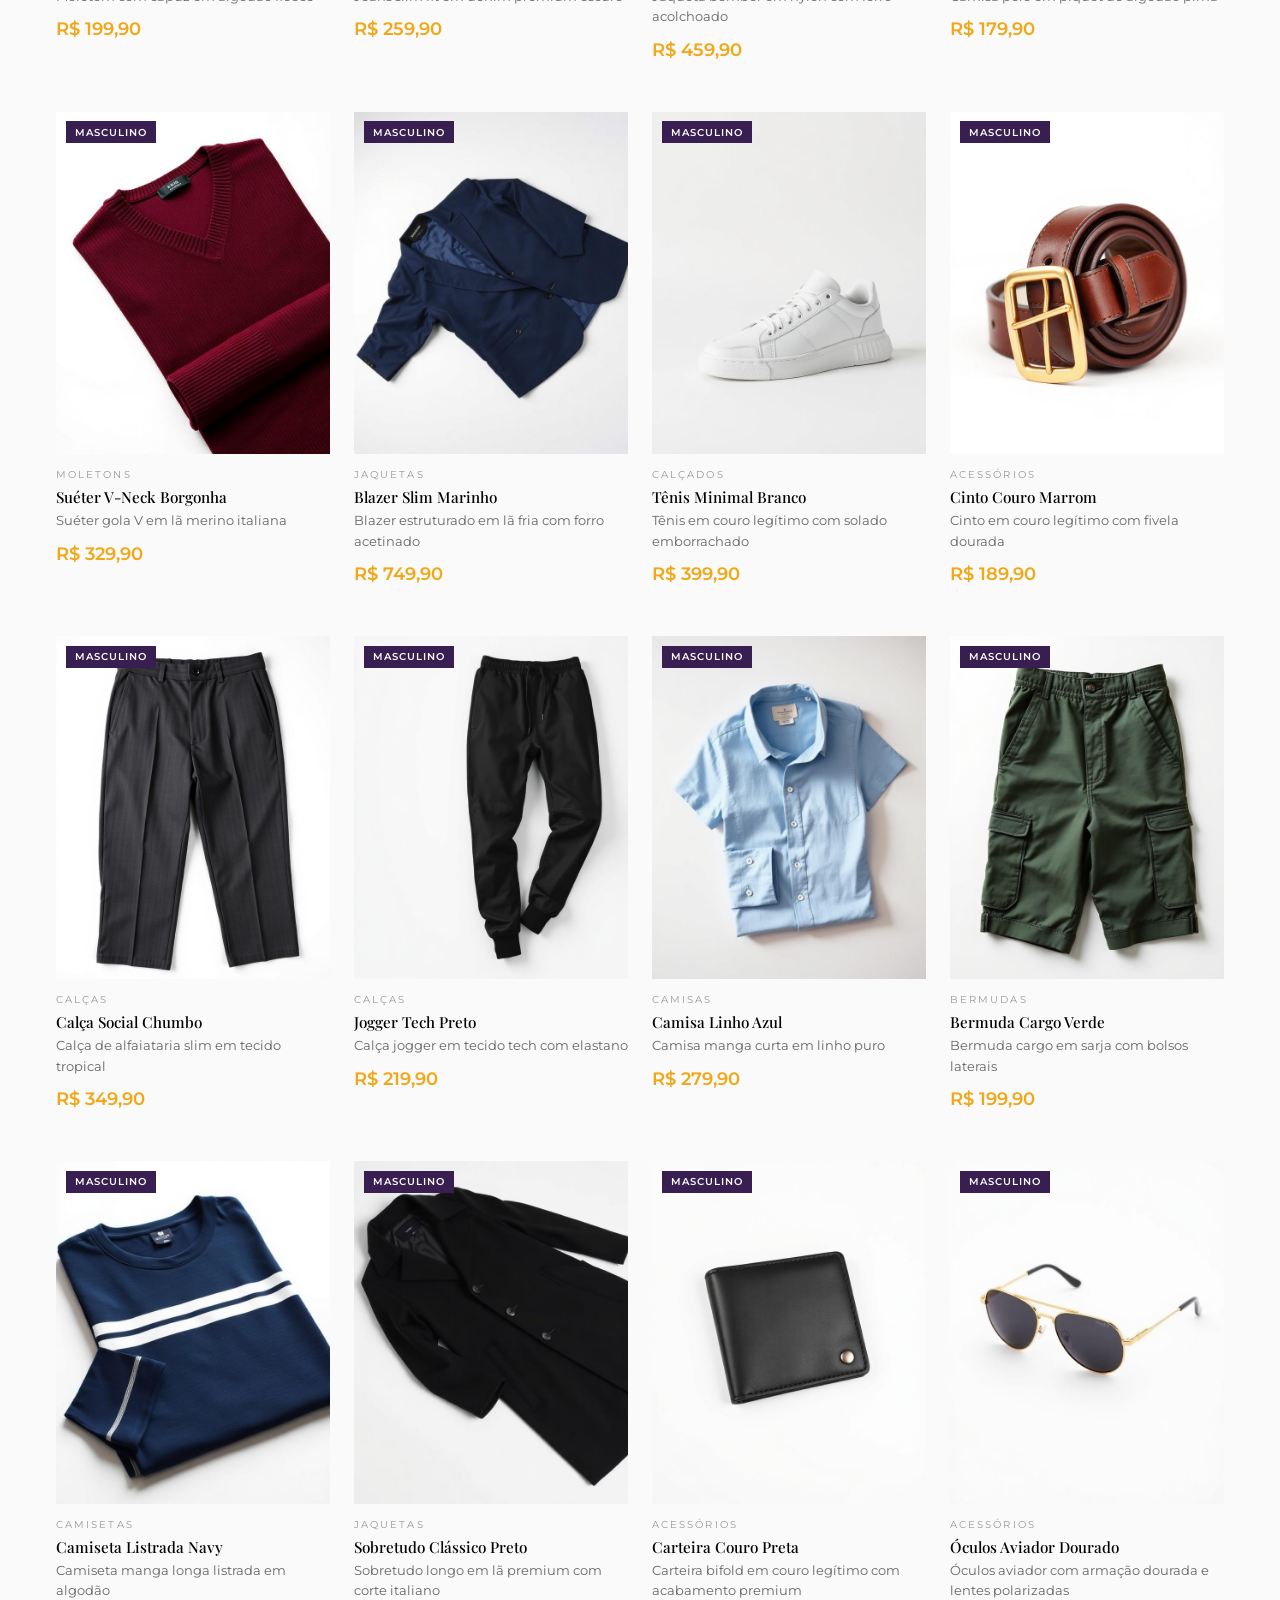
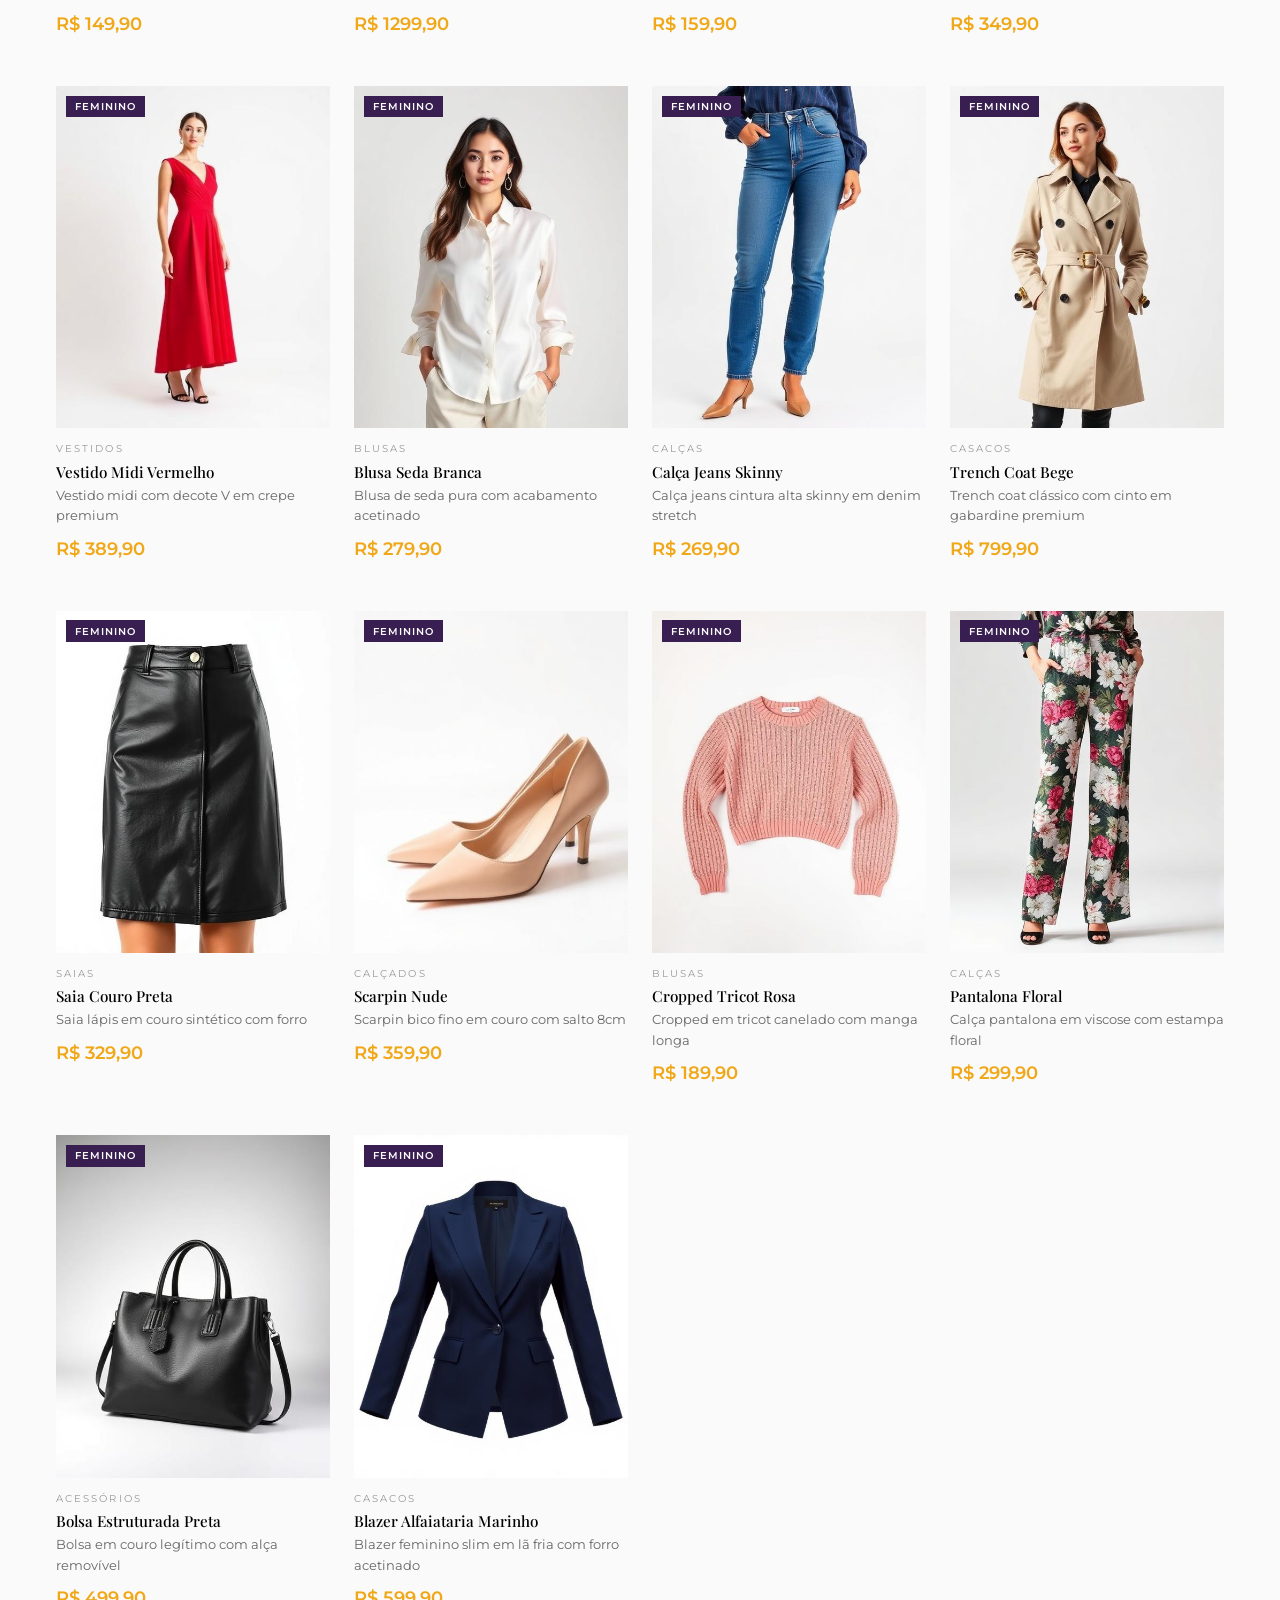
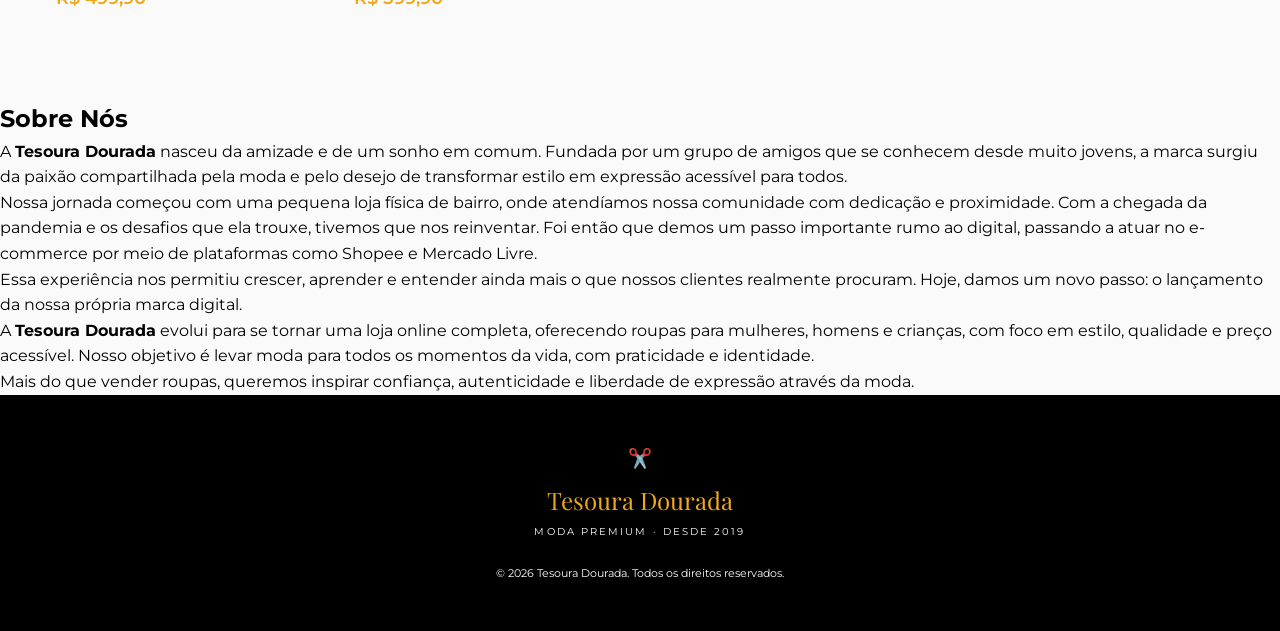
==== commit 20df4c22: "Update index.html" ====
--- a/index.html
+++ b/index.html
@@ -74,6 +74,21 @@
     <div class="products-grid" id="productsGrid"></div>
   </section>
 
+  <!-- ======== SOBRE NÓS ======== -->
+  <section class="about-section">
+    <div class="about-inner">
+      <h2 class="about-title">Sobre Nós</h2>
+      <div class="about-divider"></div>
+      <div class="about-text">
+        <p>A <strong>Tesoura Dourada</strong> nasceu da amizade e de um sonho em comum. Fundada por um grupo de amigos que se conhecem desde muito jovens, a marca surgiu da paixão compartilhada pela moda e pelo desejo de transformar estilo em expressão acessível para todos.</p>
+        <p>Nossa jornada começou com uma pequena loja física de bairro, onde atendíamos nossa comunidade com dedicação e proximidade. Com a chegada da pandemia e os desafios que ela trouxe, tivemos que nos reinventar. Foi então que demos um passo importante rumo ao digital, passando a atuar no e-commerce por meio de plataformas como Shopee e Mercado Livre.</p>
+        <p>Essa experiência nos permitiu crescer, aprender e entender ainda mais o que nossos clientes realmente procuram. Hoje, damos um novo passo: o lançamento da nossa própria marca digital.</p>
+        <p>A <strong>Tesoura Dourada</strong> evolui para se tornar uma loja online completa, oferecendo roupas para mulheres, homens e crianças, com foco em estilo, qualidade e preço acessível. Nosso objetivo é levar moda para todos os momentos da vida, com praticidade e identidade.</p>
+        <p>Mais do que vender roupas, queremos inspirar confiança, autenticidade e liberdade de expressão através da moda.</p>
+      </div>
+    </div>
+  </section>
+
   <!-- ======== FOOTER ======== -->
   <footer class="footer">
     <div class="footer-icon">✂️</div>
--- a/style.css
+++ b/style.css
@@ -197,6 +197,30 @@
   margin: 2rem auto 0;
 }
 
+/* === Promo Bar === */
+.promo-bar {
+  background: var(--purple);
+  overflow: hidden;
+  white-space: nowrap;
+  position: relative;
+}
+.promo-track {
+  display: inline-flex;
+  animation: promoScroll 25s linear infinite;
+}
+.promo-item {
+  display: inline-block;
+  padding: 0.6rem 2.5rem;
+  font-size: 0.8rem;
+  font-weight: 600;
+  color: var(--black);
+  letter-spacing: 0.02em;
+}
+@keyframes promoScroll {
+  0% { transform: translateX(0); }
+  100% { transform: translateX(-50%); }
+}
+
 /* === Gender Filter === */
 .gender-filter {
   max-width: 1200px;
